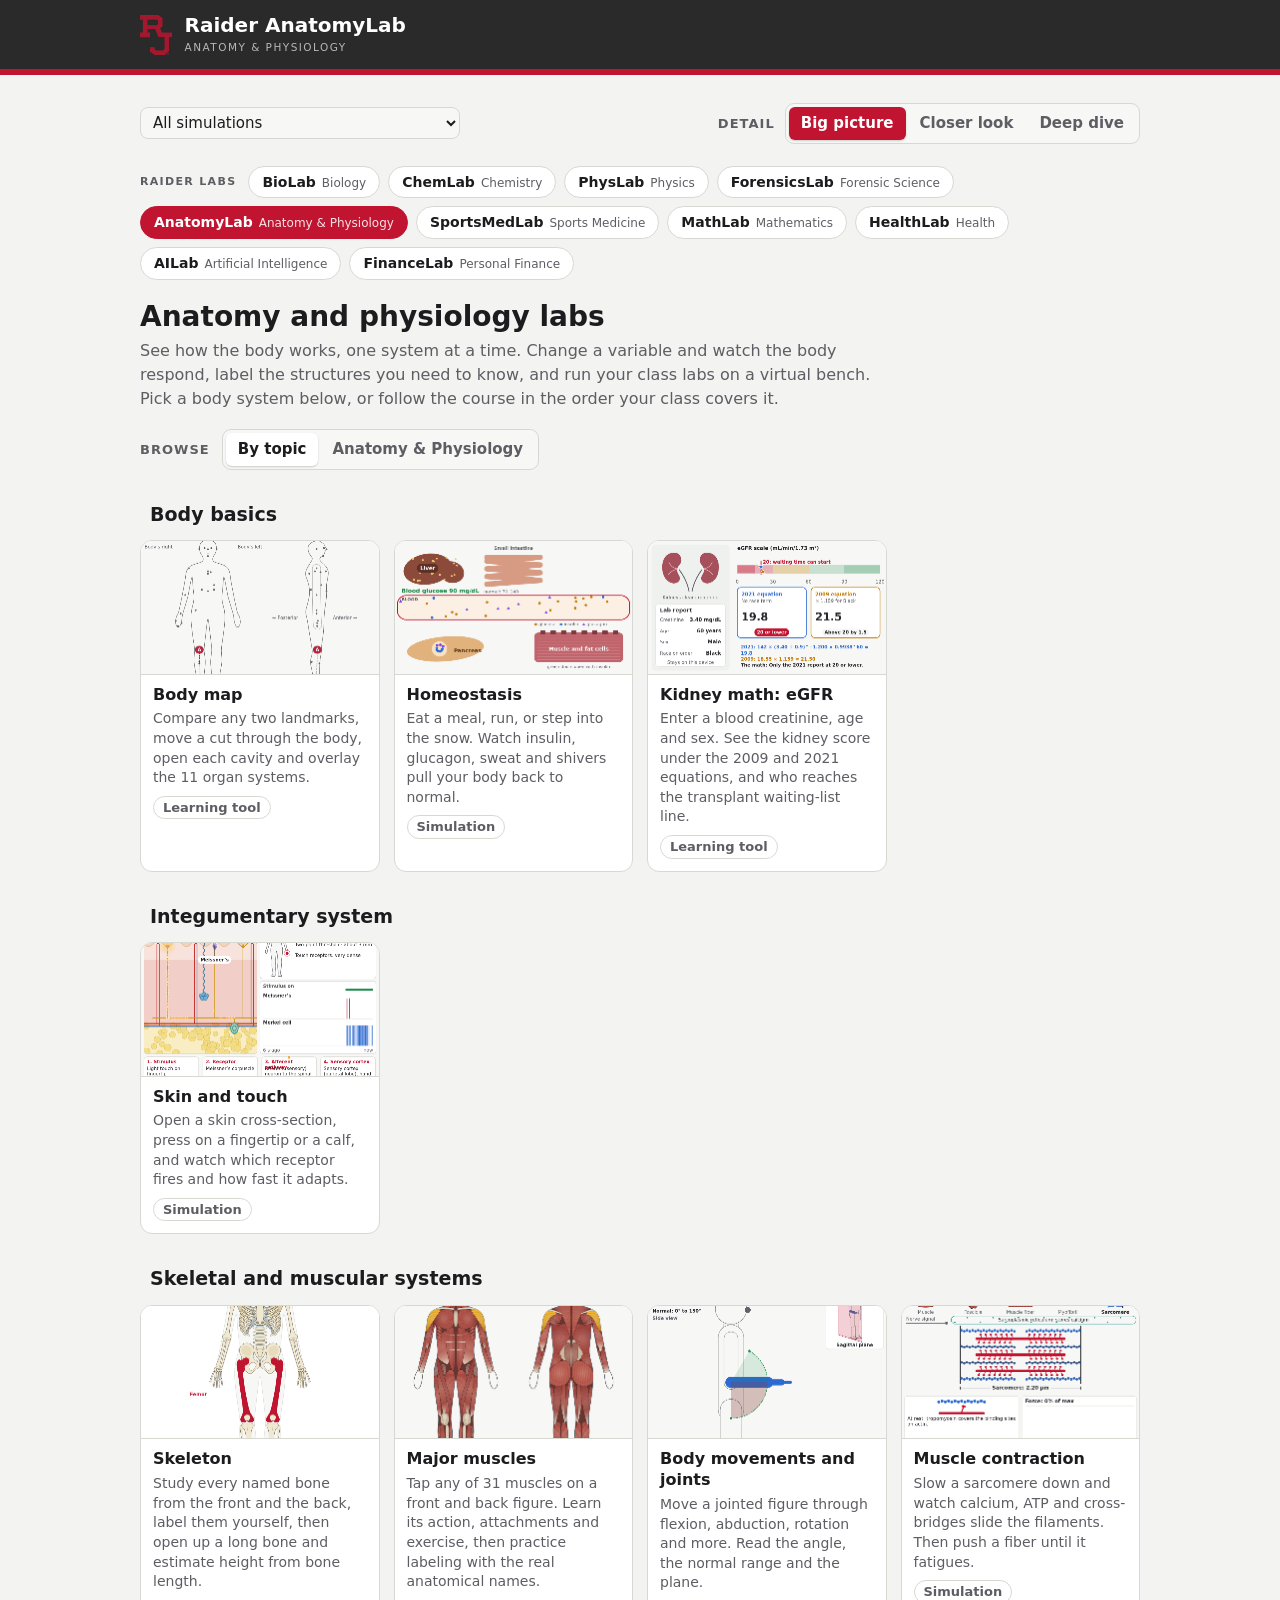
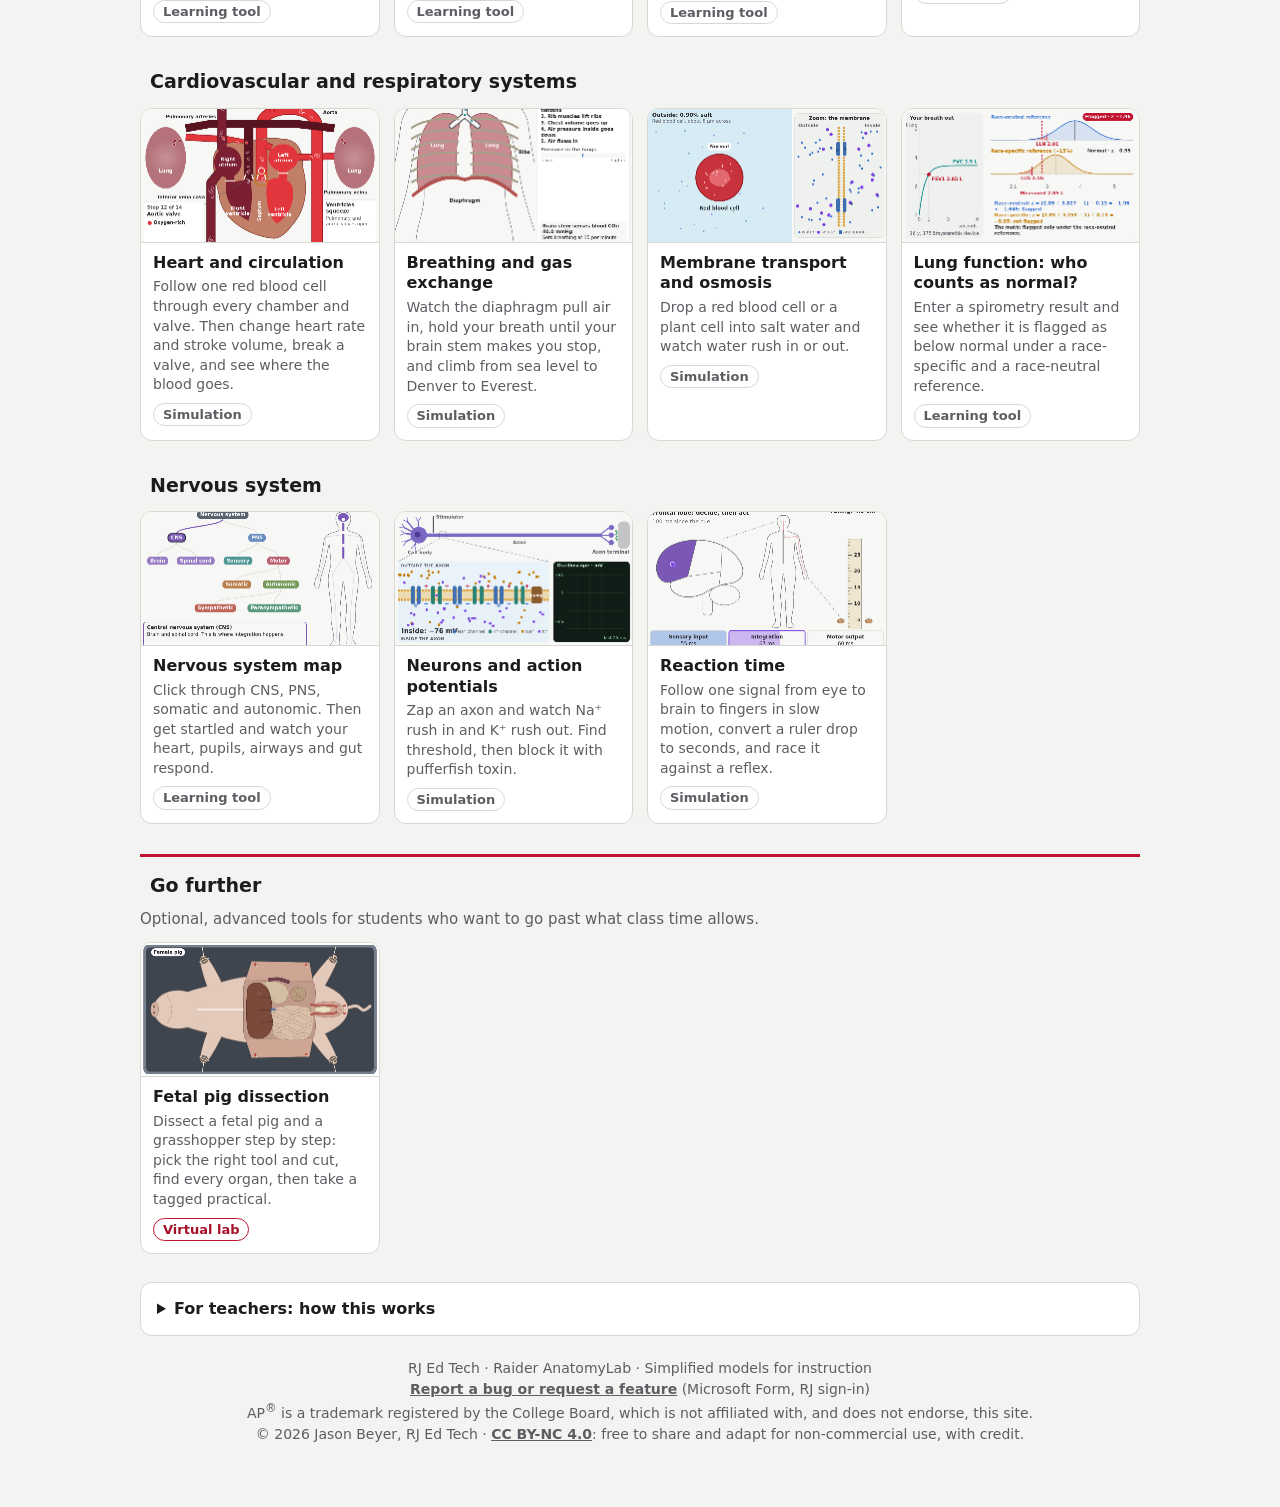
==== index.html @ 454311fe "Border card: From the Catholic tradition section - Engine renders the faith field (same as BioLab/Ph" ====
<!DOCTYPE html>
<html lang="en">
<head>
<meta charset="utf-8">
<meta name="viewport" content="width=device-width, initial-scale=1, viewport-fit=cover">
<title>Raider AnatomyLab</title>
<meta name="lab-name" content="Raider AnatomyLab">
<meta name="lab-key" content="rjanatomylab">
<meta name="description" content="Interactive anatomy and physiology simulations, virtual labs and learning tools for Regis Jesuit Anatomy &amp; Physiology.">
<meta name="claude:viewport-fit-sides" content="cover">
<link rel="icon" href="favicon.ico" sizes="any">
<link rel="icon" href="favicon.svg" type="image/svg+xml">
<link rel="apple-touch-icon" href="apple-touch-icon.png">
<link rel="stylesheet" href="biolab.css?v=202611200500">
</head>
<body>
<header class="rj-masthead">
  <div class="hl">
    <img class="rj-mark" src="[data-uri]" alt="RJ">
    <div>
      <h1>Raider AnatomyLab</h1>
      <p class="tagline">Anatomy &amp; Physiology</p>
    </div>
  </div>
</header>

<main class="wrap">
  <nav class="bar">
    <div class="nav-l"><a href="#home" class="back" id="back" hidden>← All simulations</a>
      <select id="jump" class="sel" aria-label="Go to a simulation"></select></div>
    <div class="lvl"><span class="lvl-l" id="lvl-l">Detail</span>
      <div class="seg" id="lvl" role="group" aria-labelledby="lvl-l">
        <button type="button" data-l="bio" title="The main idea, in everyday words">Big picture</button><button type="button" data-l="honors" title="The parts get their names, and you can change more things">Closer look</button><button type="button" data-l="ap" title="Everything, including the numbers and the math">Deep dive</button>
      </div>
    </div>
  </nav>

  <section id="home">
    <nav class="labs" aria-label="Raider Labs"><span class="labs-l">Raider Labs</span><a href="https://rjedtech.github.io/Raider-BioLab/">BioLab <small>Biology</small></a><a href="https://rjedtech.github.io/Raider-ChemLab/">ChemLab <small>Chemistry</small></a><a href="https://rjedtech.github.io/Raider-PhysLab/">PhysLab <small>Physics</small></a><a href="https://rjedtech.github.io/Raider-ForensicsLab/">ForensicsLab <small>Forensic Science</small></a><a href="https://rjedtech.github.io/Raider-AnatomyLab/" aria-current="page">AnatomyLab <small>Anatomy &amp; Physiology</small></a><a href="https://rjedtech.github.io/Raider-SportsMedLab/">SportsMedLab <small>Sports Medicine</small></a><a href="https://rjedtech.github.io/Raider-MathLab/">MathLab <small>Mathematics</small></a><a href="https://rjedtech.github.io/Raider-HealthLab/">HealthLab <small>Health</small></a><a href="https://rjedtech.github.io/Raider-AILab/">AILab <small>Artificial Intelligence</small></a><a href="https://rjedtech.github.io/Raider-FinanceLab/">FinanceLab <small>Personal Finance</small></a></nav>
    <div class="home-head">
      <h2>Anatomy and physiology labs</h2>
      <p class="lede">See how the body works, one system at a time. Change a variable and watch the body respond, label the structures you need to know, and run your class labs on a virtual bench. Pick a body system below, or follow the course in the order your class covers it.</p>
    </div>
    <div class="browse-row"><span class="lvl-l" id="browse-l">Browse</span><div class="seg" id="browse" role="group" aria-labelledby="browse-l"></div></div>
    <div id="units"></div>
  </section>

  <div id="sims"></div>

  <details class="notes" id="notes">
    <summary>For teachers: how this works</summary>
    <div class="cols">
      <div>
        <h4>Three levels of detail</h4>
        <p>The Detail switch keeps the same model running underneath. <b>Big picture</b> gives the main idea in everyday words. <b>Closer look</b> adds more structures and variables. <b>Deep dive</b> adds the numbers and the harder reasoning. Any student can choose any level, and names never change between levels.</p>
        <h4>Ways in</h4>
        <ul><li><b>Guided:</b> one step at a time.</li><li><b>Full lab:</b> every variable and an investigation.</li><li><b>Review:</b> quiz-style questions with worked solutions.</li></ul>
      </div>
      <div>
        <h4>Virtual labs: your handouts, on a virtual bench</h4>
        <p>Students read the instruments, record their own data, answer the questions and export a report to upload to Canvas.</p>
        <ul><li><a href="#skin">General cutaneous sensations (Touch Sense lab)</a></li><li><a href="#skeleton">Estimating height from bone length (Bone lab)</a></li><li><a href="#contraction">Muscle fatigue lab</a></li><li><a href="#reaction">Reaction time lab</a></li><li><a href="#dissection">Fetal pig dissection with a practice practical</a></li></ul>
        <h4>Put a tool in Canvas</h4>
        <p>Open any tool and use <b>Embed this tool in Canvas</b> at the bottom. Choose where it starts, copy the code and paste it into a Canvas page.</p>
        <h4>Privacy</h4>
        <p>Everything runs in the browser. There are no logins, and no student data leaves the device. An anonymous page counter (no cookies, no names) records which tools are opened and whether the visit came through a school device.</p>
      </div>
    </div>
  </details>
  <p class="foot">RJ Ed Tech · Raider AnatomyLab · Simplified models for instruction<br><a href="https://forms.cloud.microsoft/Pages/ResponsePage.aspx?id=4SwuQZc-CEClZjjFdYLisQzihhIB-7hPp9L3AOSeJONUOVJaVTVMOE9YMFNSVVM3TUNOOFVQR1pYTi4u&amp;rc59cb41123d3497584d2ca10cb9e1c54=%22Raider%20BioLab%22" target="_blank" rel="noopener">Report a bug or request a feature</a> (Microsoft Form, RJ sign-in)<br>AP<sup>®</sup> is a trademark registered by the College Board, which is not affiliated with, and does not endorse, this site.<br>© 2026 Jason Beyer, RJ Ed Tech · <a href="https://creativecommons.org/licenses/by-nc/4.0/" target="_blank" rel="license noopener">CC BY-NC 4.0</a>: free to share and adapt for non-commercial use, with credit.</p>
</main>

<script src="engine.js?v=202611200500"></script>
<script src="body-art.js?v=202611071730"></script>
<script src="sims/bodymap.js?v=202611071730"></script>
<script src="sims/homeostasis.js?v=202611180030"></script>
<script src="sims/skin.js?v=202611180030"></script>
<script src="sims/skeleton.js?v=202611180030"></script>
<script src="sims/muscles.js?v=202611180030"></script>
<script src="sims/movements.js?v=202611071730"></script>
<script src="sims/contraction.js?v=202611180030"></script>
<script src="sims/heart.js?v=202611180030"></script>
<script src="sims/breathing.js?v=202611180030"></script>
<script src="sims/transport.js?v=202611180030"></script>
<script src="sims/nsmap.js?v=202611071730"></script>
<script src="sims/neuron.js?v=202611180030"></script>
<script src="sims/reaction.js?v=202611180030"></script>
<script src="sims/dissection.js?v=202611180030"></script>
<script src="sims/egfr.js?v=202611180030"></script>
<script src="sims/spirometry.js?v=202611180030"></script>
<script src="learn-graph-kit.js?v=202611182200"></script>
<script src="courses.js?v=202611140100"></script>
<script src="practical.js?v=202611071730"></script>
<script src="review.js?v=202611180030"></script>
<script src="myths.js?v=202611172300"></script>
<script src="body/bodymap-content.js?v=202611180030"></script>
<script src="body/skin-content.js?v=202611180030"></script>
<script src="body/skeleton-content.js?v=202611182100"></script>
<script src="body/muscles-content.js?v=202611180030"></script>
<script src="body/movements-content.js?v=202611180030"></script>
<script src="body/contraction-content.js?v=202611180030"></script>
<script src="body/heart-content.js?v=202611180030"></script>
<script src="body/breathing-content.js?v=202611180030"></script>
<script src="body/nsmap-content.js?v=202611180030"></script>
<script src="body/reaction-content.js?v=202611180030"></script>
<script src="sitelinks.js?v=202611071730"></script>
<script src="learn-a.js?v=202611182200"></script>
<script src="learn-b.js?v=202611190000"></script>
<script src="borders.js?v=202611200500"></script>
<script>BioLab.start();</script>
<script src="student-help.js?v=202611191500"></script>
<!-- Anonymous page-view count (GoatCounter, rjedtech.goatcounter.com): no cookies, no personal data, no form contents.
     Each tool (#id) counts as its own page; anything after = or @ in the address is never sent.
     A visit through the school's Securly filter (?scrlybrkr in the address) adds ?sd = school device; nothing else about the visitor is sent. -->
<script>
window.goatcounter={no_onload:true};
(function(){var last=null,tries=0;
function route(){var h=(location.hash||'').slice(1).split(/[=@?&]/)[0].replace(/[^A-Za-z0-9_-]/g,'').slice(0,40);return location.pathname.replace(/index\.html$/,'')+(h?'#'+h:'')+(/scrlybrkr/.test(location.search)?'?sd':'');}
function go(){var p=route();if(p===last)return;var g=window.goatcounter;if(!g||typeof g.count!=='function'){if(tries++<40)setTimeout(go,250);return;}last=p;try{g.count({path:p});}catch(e){}}
window.addEventListener('hashchange',go);if(document.readyState==='complete')go();else window.addEventListener('load',go);})();
</script>
<script data-goatcounter="https://rjedtech.goatcounter.com/count" async src="//gc.zgo.at/count.js"></script>
</body>
</html>
---- biolab.css ----
/*RJMASTHEAD*/
/* RJ Ed Tech masthead (suite standard, matches Raider Observation Console):
   charcoal band + 6px Raider-red rule, full browser width; contents stay
   aligned with the page column. Same in light and dark. */
html{overflow-x:clip}
.rj-masthead{position:relative;isolation:isolate;display:flex;align-items:center;justify-content:space-between;gap:14px;flex-wrap:wrap;
  padding-top:14px!important;padding-bottom:14px!important;margin-top:0!important;margin-bottom:34px!important;
  border:0!important;background:none!important;color:#fff;color-scheme:dark}
.rj-masthead{box-sizing:border-box;width:100vw;max-width:none!important;margin-left:calc(50% - 50vw)!important;margin-right:calc(50% - 50vw)!important;
  padding-left:max(20px,calc((100vw - 1000px)/2))!important;padding-right:max(20px,calc((100vw - 1000px)/2))!important}
.rj-masthead::before{content:"";position:absolute;z-index:-1;top:-64px;bottom:-6px;left:calc(50% - 50vw);right:calc(50% - 50vw);
  background:#2a2a2a;border-bottom:6px solid #C11430}
.rj-masthead>.head-row{flex:1;align-items:center}
body:not(.fs) .rj-masthead .hl,body:not(.fs) .rj-masthead .header-left,body:not(.fs) .rj-masthead .title-lock{display:flex!important;flex-direction:row!important;flex-wrap:nowrap!important;align-items:center!important;gap:13px!important;min-width:0}
.rj-masthead .rj-mark{height:40px;width:auto;display:block;flex-shrink:0}
.rj-masthead .brand,.rj-masthead h1{color:#fff!important;-webkit-text-fill-color:#fff!important;background:none!important;
  font-size:20px!important;font-weight:700!important;line-height:1.15!important;letter-spacing:0!important;margin:0!important}
.rj-masthead .accent{color:inherit!important;-webkit-text-fill-color:inherit!important}
.rj-masthead .tagline,.rj-masthead .subtitle,.rj-masthead .rjm-sub{color:#b8b8b8!important;font-size:10.5px!important;font-weight:400!important;
  letter-spacing:.14em!important;text-transform:uppercase;margin:3px 0 0!important;line-height:1.45!important}
.rj-masthead .last-checked{color:#b8b8b8!important}
.rj-masthead a{color:#f2f2f2!important}
body:not(.fs) .rj-masthead button,body:not(.fs) .rj-masthead select{background:rgba(255,255,255,.08)!important;color:#f2f2f2!important;
  border:1px solid rgba(255,255,255,.22)!important}
body:not(.fs) .rj-masthead select option{background:#2a2a2a;color:#f2f2f2}
.rj-masthead .hdr-txt{flex:1;min-width:0}
.rj-masthead .hdr-txt .sub{color:#b8b8b8!important;font-size:10.5px!important;font-weight:400!important;letter-spacing:.14em!important;text-transform:uppercase;margin:3px 0 0!important;line-height:1.45!important}
.rj-masthead label{color:#d8d8d8!important}
.rj-masthead input{background:rgba(255,255,255,.08)!important;color:#f2f2f2!important;border:1px solid rgba(255,255,255,.22)!important}
.rj-masthead input::placeholder{color:#9a9a9a}
.rj-masthead .lang-globe{color:#f2f2f2}
body.fs .rj-masthead{color-scheme:normal;margin-bottom:0!important}
body.fs .rj-masthead::before{display:none}
@media(max-width:600px){.rj-masthead .brand,.rj-masthead h1{font-size:17px!important}.rj-masthead>label{flex-basis:100%}}
@media print{.rj-masthead::before{display:none}.rj-masthead,.rj-masthead .brand,.rj-masthead h1{color:#000!important;-webkit-text-fill-color:#000!important}}
/*/RJMASTHEAD*/

/* Layout: one 1000px lab-bench column — stage + control drawer, then
   instruments (readouts, graph, prediction), then the lab notebook (trials). */
:root{
  --bg:#f3f3f1; --card:#ffffff; --card2:#f7f7f5; --fg:#1c1c1f; --muted:#5d5d63; --line:#d8d8d3;
  --rj:#C11430; --rj-ink:#a8102a; --focus:#1f6feb; --good:#1b7339; --bad:#b3261e;
  --warn:#c27a00; --warn-ink:#6e4300; --warn-bg:#fff4dc;
  --font:"Segoe UI",system-ui,-apple-system,Roboto,"Helvetica Neue",Arial,sans-serif;
  /* drawing palette for the simulations */
  --cv-ims:#fcefe4; --cv-matrix:#e8f1f8; --cv-head:#dca23a; --cv-tail:#eadbb2; --cv-ink:#26262b; --cv-soft:#62626a;
  --cv-h:#d22d68; --cv-e:#f2b705; --cv-estroke:#7a5a00; --cv-atp:#1b7339; --cv-dnp:#7b3fe4;
  --cv-sol:#e9f3f9; --cv-enz:#3a8a55; --cv-enzd:#7c9a84; --cv-sub:#2d6bd2; --cv-prod:#df741a; --cv-inc:#d32f2f; --cv-inn:#7b3fe4;
  --cv-water:#d6ebf4; --cv-glass:#8aa6b4; --cv-leaf:#2b8237; --cv-leaf2:#58ad48; --cv-bubble:#ffffff; --cv-bstroke:#6f97ab;
  --cv-bench:#ddd2bf; --cv-lamp:#3a3e45; --cv-ruler:#efe6cf;
  --cv-bg:#f7f8f6; --cv-bg2:#eef1ee; --s1:#C11430; --s2:#2d6bd2; --s3:#1b8a4a; --s4:#c27a00; --s5:#7b3fe4; --s6:#0f8b8d;
  --g-line:#C11430; --g-fill:rgba(193,20,48,.10); --g-grid:#e7e7e2; --g-axis:#77777d; --g-dot:#2d6bd2;
}
@media (prefers-color-scheme: dark){:root:not([data-theme="light"]){
  --bg:#15161a; --card:#1d1f24; --card2:#24272d; --fg:#ececef; --muted:#a2a2aa; --line:#353840;
  --rj-ink:#ed516a; --focus:#6ea8ff; --good:#5cc27f; --bad:#f2827a;
  --warn:#f2b24c; --warn-ink:#f7cd86; --warn-bg:#33281a;
  --cv-ims:#2a221c; --cv-matrix:#17212a; --cv-head:#b78a35; --cv-tail:#4d4535; --cv-ink:#ececef; --cv-soft:#a2a2aa;
  --cv-h:#ff6b9a; --cv-e:#ffd23f; --cv-estroke:#3a2c00; --cv-atp:#62d08a; --cv-dnp:#a77dff;
  --cv-sol:#14212a; --cv-enz:#46a868; --cv-enzd:#5b6f61; --cv-sub:#5c9bff; --cv-prod:#ff9a45; --cv-inc:#ff5d5d; --cv-inn:#a77dff;
  --cv-water:#132d3a; --cv-glass:#6a8796; --cv-leaf:#3a9c46; --cv-leaf2:#73c562; --cv-bubble:#e6f6ff; --cv-bstroke:#9cc4d8;
  --cv-bench:#3a342b; --cv-lamp:#9ca2aa; --cv-ruler:#2e2a22;
  --cv-bg:#191b20; --cv-bg2:#20242a; --s1:#ed516a; --s2:#5c9bff; --s3:#5cc27f; --s4:#f2b24c; --s5:#a77dff; --s6:#4cc9c0;
  --g-line:#ed516a; --g-fill:rgba(237,81,106,.14); --g-grid:#2b2e35; --g-axis:#8f8f97; --g-dot:#5c9bff;
  color-scheme:dark}}
:root[data-theme="dark"]{
  --bg:#15161a; --card:#1d1f24; --card2:#24272d; --fg:#ececef; --muted:#a2a2aa; --line:#353840;
  --rj-ink:#ed516a; --focus:#6ea8ff; --good:#5cc27f; --bad:#f2827a;
  --warn:#f2b24c; --warn-ink:#f7cd86; --warn-bg:#33281a;
  --cv-ims:#2a221c; --cv-matrix:#17212a; --cv-head:#b78a35; --cv-tail:#4d4535; --cv-ink:#ececef; --cv-soft:#a2a2aa;
  --cv-h:#ff6b9a; --cv-e:#ffd23f; --cv-estroke:#3a2c00; --cv-atp:#62d08a; --cv-dnp:#a77dff;
  --cv-sol:#14212a; --cv-enz:#46a868; --cv-enzd:#5b6f61; --cv-sub:#5c9bff; --cv-prod:#ff9a45; --cv-inc:#ff5d5d; --cv-inn:#a77dff;
  --cv-water:#132d3a; --cv-glass:#6a8796; --cv-leaf:#3a9c46; --cv-leaf2:#73c562; --cv-bubble:#e6f6ff; --cv-bstroke:#9cc4d8;
  --cv-bench:#3a342b; --cv-lamp:#9ca2aa; --cv-ruler:#2e2a22;
  --cv-bg:#191b20; --cv-bg2:#20242a; --s1:#ed516a; --s2:#5c9bff; --s3:#5cc27f; --s4:#f2b24c; --s5:#a77dff; --s6:#4cc9c0;
  --g-line:#ed516a; --g-fill:rgba(237,81,106,.14); --g-grid:#2b2e35; --g-axis:#8f8f97; --g-dot:#5c9bff;
  color-scheme:dark}

*{box-sizing:border-box}
[hidden]{display:none!important}
html{color-scheme:light}
body{margin:0}
img{max-width:100%}
body{background:var(--bg);color:var(--fg);font:16px/1.5 var(--font);
  padding-left:max(16px,env(safe-area-inset-left,0px));padding-right:max(16px,env(safe-area-inset-right,0px));padding-block:0 48px}
.wrap{max-width:1000px;margin:0 auto}
h2,h3{text-wrap:balance}
button,select,input{font:inherit;color:inherit}
:focus-visible{outline:2px solid var(--focus);outline-offset:2px}

.bar{display:flex;flex-wrap:wrap;gap:12px 20px;justify-content:space-between;align-items:center;margin-bottom:22px}
.tabs{display:flex;flex-wrap:wrap;gap:4px}
.tab{border:1px solid transparent;background:none;color:var(--muted);font-weight:600;font-size:16px;padding:8px 14px;border-radius:8px;cursor:pointer}
.tab:hover{color:var(--fg);background:var(--card2)}
.tab[aria-selected="true"]{color:var(--fg);background:var(--card);border-color:var(--line);box-shadow:inset 0 -3px 0 var(--rj)}
.lvl{display:flex;align-items:center;gap:10px}
.lvl-l{font-size:13px;font-weight:600;letter-spacing:.08em;text-transform:uppercase;color:var(--muted)}
.seg{display:inline-flex;border:1px solid var(--line);border-radius:9px;background:var(--card2);padding:3px;gap:2px;flex-wrap:wrap}
.seg button{border:0;background:none;padding:5px 12px;border-radius:6px;font-size:15px;font-weight:600;color:var(--muted);cursor:pointer}
.seg button:hover{color:var(--fg)}
.seg button[aria-checked="true"],.seg button[aria-pressed="true"]{background:var(--card);color:var(--fg);box-shadow:0 1px 2px rgba(0,0,0,.18)}
.lvl .seg button[aria-pressed="true"]{background:var(--rj);color:#fff}

.sim-head h2{font-size:26px;line-height:1.2;margin:0 0 6px}
.lede{color:var(--muted);margin:0;max-width:72ch}
.lede-lv{display:block;margin-top:.45em;padding-left:.7em;border-left:3px solid var(--rj,#c8102e)}
.lede-lv b{color:var(--fg,inherit)}
.bench{display:grid;grid-template-columns:minmax(0,1fr) 290px;gap:16px;margin-top:18px;align-items:start}
.stage{background:var(--card);border:1px solid var(--line);border-radius:12px;overflow:hidden;min-width:0}
.stage canvas{display:block;width:100%;aspect-ratio:16/9;max-width:100%}
.transport{display:flex;flex-wrap:wrap;gap:8px;align-items:center;padding:10px 12px;border-top:1px solid var(--line)}
.clock{margin-left:auto;font-variant-numeric:tabular-nums;color:var(--muted);font-size:15px}
.btn{border:1px solid var(--line);background:var(--card2);padding:6px 12px;border-radius:8px;font-size:15px;font-weight:600;cursor:pointer;line-height:1.3}
.btn:hover{border-color:var(--muted)}
.btn.primary{background:var(--rj);border-color:var(--rj);color:#fff}
.btn.primary:hover{filter:brightness(1.08)}
.btn select{border:0;background:none}
select.sel{border:1px solid var(--line);background:var(--card2);border-radius:8px;padding:5px 8px;font-size:15px;max-width:100%}

.controls{background:var(--card);border:1px solid var(--line);border-radius:12px;padding:16px;display:flex;flex-direction:column;gap:16px}
.controls h3{margin:0;font-size:13px;letter-spacing:.1em;text-transform:uppercase;color:var(--muted)}
.ctl-top{display:flex;justify-content:space-between;gap:8px;align-items:baseline;margin-bottom:4px}
.ctl-top label,.ctl-top .lbl{font-weight:600;font-size:15px}
.ctl output{font-variant-numeric:tabular-nums;font-weight:600;font-size:15px;color:var(--rj-ink)}
.ctl input[type=range]{width:100%;accent-color:var(--rj);margin:0}
.ctl .help{font-size:14px;color:var(--muted);margin:2px 0 0}
.switch{display:flex;gap:12px;align-items:flex-start;cursor:pointer}
.switch input{position:absolute;opacity:0;width:1px;height:1px}
.track{flex:0 0 auto;width:40px;height:22px;border-radius:11px;background:var(--line);position:relative;transition:background .15s;margin-top:2px}
.track::after{content:"";position:absolute;top:3px;left:3px;width:16px;height:16px;border-radius:50%;background:#fff;box-shadow:0 1px 2px rgba(0,0,0,.3);transition:transform .15s}
.switch input:checked+.track{background:var(--rj)}
.switch input:checked+.track::after{transform:translateX(18px)}
.switch input:focus-visible+.track{outline:2px solid var(--focus);outline-offset:2px}
.tl{display:flex;flex-direction:column;line-height:1.3}
.tl b{font-size:15px}
.tl small{font-size:14px;color:var(--muted)}

.readouts{display:grid;grid-template-columns:repeat(auto-fit,minmax(138px,1fr));gap:10px;margin-top:16px}
.tile{background:var(--card);border:1px solid var(--line);border-radius:10px;padding:10px 12px;min-width:0}
.t-l{font-size:14px;color:var(--muted);line-height:1.3}
.t-v{font-size:24px;font-weight:700;font-variant-numeric:tabular-nums;line-height:1.25;margin-top:2px}
.t-v .u{font-size:14px;font-weight:400;color:var(--muted)}
.t-bar{height:5px;border-radius:3px;background:var(--card2);border:1px solid var(--line);margin-top:8px;overflow:hidden}
.t-bar i{display:block;height:100%;background:var(--rj);width:0}

.lower{display:grid;grid-template-columns:minmax(0,1.45fr) minmax(0,1fr);gap:16px;margin-top:16px;align-items:start}
.panel{background:var(--card);border:1px solid var(--line);border-radius:12px;padding:14px 16px;min-width:0}
.p-head{display:flex;flex-wrap:wrap;gap:8px 12px;align-items:center;justify-content:space-between;margin-bottom:10px}
.p-head h3{margin:0;font-size:13px;letter-spacing:.1em;text-transform:uppercase;color:var(--muted)}
.g-opts{display:flex;flex-wrap:wrap;gap:8px;align-items:center;font-size:14px;color:var(--muted)}
.graph canvas{display:block;width:100%;height:250px}

.predict .q{font-weight:600;font-size:17px;line-height:1.4;margin:0 0 12px}
.choices{display:flex;flex-direction:column;gap:8px}
.choice{text-align:left;border:1px solid var(--line);background:var(--card2);border-radius:8px;padding:9px 12px;cursor:pointer;font-size:15px;line-height:1.35}
.choice:hover{border-color:var(--rj)}
.status{font-size:15px;color:var(--muted);margin:10px 0 0}
.prog{height:6px;border-radius:3px;background:var(--card2);border:1px solid var(--line);overflow:hidden;margin-top:8px}
.prog i{display:block;height:100%;background:var(--rj);width:0}
.verdict{font-weight:700;margin:0 0 6px}
.verdict.ok{color:var(--good)}.verdict.no{color:var(--bad)}
.explain{font-size:15px;margin:0 0 12px}
.pick{font-size:15px;margin:0 0 8px}
.row{display:flex;flex-wrap:wrap;gap:8px}
.count{font-size:13px;letter-spacing:.08em;text-transform:uppercase;color:var(--muted);font-weight:600}

.trials{margin-top:16px}
.tbl-wrap{overflow-x:auto;border:1px solid var(--line);border-radius:8px}
table{border-collapse:collapse;width:100%;font-size:14px;font-variant-numeric:tabular-nums}
th,td{padding:7px 10px;text-align:right;white-space:nowrap;border-bottom:1px solid var(--line)}
th{background:var(--card2);font-weight:600;color:var(--muted);font-size:13px}
th:first-child,td:first-child{text-align:left}
tr:last-child td{border-bottom:0}
.empty{color:var(--muted);font-size:15px;padding:14px;margin:0}
.csv-fallback{width:100%;min-height:90px;margin-top:10px;font:13px/1.4 ui-monospace,Consolas,monospace;background:var(--card2);color:var(--fg);border:1px solid var(--line);border-radius:8px;padding:8px}
.toast{font-size:14px;color:var(--good);font-weight:600}

.notes{margin-top:28px;background:var(--card);border:1px solid var(--line);border-radius:12px;padding:4px 16px}
.notes summary{cursor:pointer;font-weight:700;padding:10px 0}
.notes .cols{display:grid;grid-template-columns:repeat(auto-fit,minmax(260px,1fr));gap:8px 28px;padding-bottom:14px}
.notes h4{margin:10px 0 4px;font-size:15px}
.notes p,.notes li{font-size:15px;max-width:68ch}
.notes ul{padding-left:20px;margin:4px 0}
.foot{margin-top:22px;font-size:14px;color:var(--muted);text-align:center}

@media (max-width:820px){.bench,.lower{grid-template-columns:minmax(0,1fr)}}
@media (max-width:520px){.sim-head h2{font-size:22px}.t-v{font-size:21px}}
@media (prefers-reduced-motion: reduce){.track,.track::after{transition:none}}

/* ---- suite additions ---- */
.nav-l{display:flex;flex-wrap:wrap;gap:10px;align-items:center;min-width:0}
.back{font-weight:600;color:var(--rj-ink);text-decoration:none;padding:6px 2px}
.back:hover{text-decoration:underline}
#jump{max-width:min(320px,100%)}
.home-head h2{font-size:28px;line-height:1.2;margin:0 0 6px}
.unit{margin-top:30px}
.unit-h{font-size:19px;margin:0 0 12px;display:flex;gap:10px;align-items:baseline;flex-wrap:wrap}
.unit-n{font-size:13px;font-weight:700;letter-spacing:.1em;text-transform:uppercase;color:var(--rj-ink)}
.cards{display:grid;grid-template-columns:repeat(auto-fill,minmax(228px,1fr));gap:14px}
.card{display:flex;flex-direction:column;background:var(--card);border:1px solid var(--line);border-radius:12px;overflow:hidden;color:var(--fg);text-decoration:none;transition:border-color .15s,transform .15s}
.card:hover{border-color:var(--rj);transform:translateY(-2px)}
.card:focus-visible{outline:2px solid var(--focus);outline-offset:2px}
.thumb{display:block;width:100%;aspect-ratio:16/9;background:var(--card2);border-bottom:1px solid var(--line)}
.card-b{display:flex;flex-direction:column;gap:4px;padding:10px 12px 12px}
.card-t{font-weight:700;font-size:16px;line-height:1.3}
.card-d{font-size:14px;color:var(--muted);line-height:1.4}
.kind{align-self:flex-start;margin-top:4px;font-size:13px;font-weight:600;color:var(--muted);border:1px solid var(--line);border-radius:999px;padding:1px 9px}
.eyebrow{margin:0 0 4px;font-size:13px;font-weight:700;letter-spacing:.1em;text-transform:uppercase;color:var(--rj-ink)}
.scale{margin:0;padding:7px 12px;font-size:14px;color:var(--muted);border-bottom:1px solid var(--line);background:var(--card2)}
.cap{margin:0;padding:9px 12px;font-size:15px;line-height:1.45;border-top:1px solid var(--line);background:var(--card2);min-height:2.4em}
.tourbar{padding:12px 14px;border-top:3px solid var(--rj);background:var(--card2)}
.tb-h{display:flex;gap:10px;align-items:baseline;flex-wrap:wrap}
.tb-n{font-size:13px;font-weight:700;letter-spacing:.08em;text-transform:uppercase;color:var(--rj-ink)}
.tb-t{font-size:17px}
.tb-x{margin:6px 0 10px;font-size:15px;max-width:70ch}
.btn:disabled{opacity:.45;cursor:default}
.tour-btn{border-color:var(--rj);color:var(--rj-ink)}
.actions{display:flex;flex-wrap:wrap;gap:8px}
select.sel.wide{width:100%}
.tile.txt .t-v{font-size:17px;line-height:1.35;word-break:break-word}
.lower.one{grid-template-columns:minmax(0,1fr)}
.info h3{margin:0 0 6px;font-size:18px}
.info p{margin:0 0 8px;font-size:15px}
.lab{border:1px solid var(--line);border-left:4px solid var(--rj);border-radius:8px;padding:10px 14px;margin-bottom:14px;background:var(--card2);font-size:15px}
.lab p{margin:0 0 6px}.lab ul,.lab ol{margin:4px 0 4px;padding-left:20px}
.lab-h{font-size:13px!important;font-weight:700;letter-spacing:.08em;text-transform:uppercase;color:var(--rj-ink)}
.about{margin-top:14px;background:var(--card);border:1px solid var(--line);border-radius:12px;padding:2px 16px}
.about summary{cursor:pointer;font-weight:700;padding:10px 0}
.about-b{padding-bottom:12px;font-size:15px;max-width:75ch}
.about-b p{margin:0 0 8px}
dl.about-b{display:grid;grid-template-columns:repeat(auto-fill,minmax(240px,1fr));gap:10px 24px;margin:0}
dl.about-b dt{font-weight:700}dl.about-b dd{margin:2px 0 0;color:var(--muted)}

/* ---- course pathways, go further ---- */
.browse-row{display:flex;flex-wrap:wrap;gap:8px 12px;align-items:center;margin-top:18px}
.course-lede{margin-top:14px}
.unit-note{margin:-4px 0 12px;color:var(--muted);font-size:15px;max-width:72ch}
.unit.further{border-top:3px solid var(--rj);padding-top:14px}
.card.adv .kind{border-color:var(--rj);color:var(--rj-ink)}
.related{margin-top:14px;background:var(--card);border:1px solid var(--line);border-radius:12px;padding:10px 16px}
.rel-row{display:flex;flex-wrap:wrap;gap:8px;align-items:center;margin:6px 0}
.rel-l{font-size:13px;font-weight:700;letter-spacing:.08em;text-transform:uppercase;color:var(--muted);margin-right:4px}
.chip{display:inline-block;padding:4px 12px;border:1px solid var(--line);border-radius:999px;background:var(--card2);color:var(--fg);text-decoration:none;font-size:15px;font-weight:600}
.chip:hover{border-color:var(--rj)}
.chip.adv{border-color:var(--rj);color:var(--rj-ink)}

/* link card to a sister site */
.ext-thumb{display:flex;align-items:center;justify-content:center;background:linear-gradient(135deg,#2a2a2a,#3a1018);color:#fff;font-weight:700;font-size:20px;letter-spacing:.02em;text-align:center;padding:0 12px}

/* Raider Labs switcher on the home page */
.labs{display:flex;flex-wrap:wrap;align-items:center;gap:8px;margin:0 0 20px}
.labs-l{font-size:11px;font-weight:700;letter-spacing:.12em;text-transform:uppercase;color:var(--muted);margin-right:4px}
.labs a{display:inline-flex;align-items:baseline;gap:6px;padding:6px 13px;border:1px solid var(--line);border-radius:999px;background:var(--card);color:var(--fg);text-decoration:none;font-weight:700;font-size:14px;line-height:1.3}
.labs a small{font-weight:400;color:var(--muted);font-size:12px}
.labs a:hover{border-color:var(--rj)}
.labs a:focus-visible{outline:2px solid var(--focus);outline-offset:2px}
.labs a[aria-current=page]{background:var(--rj);border-color:var(--rj);color:#fff}
.labs a[aria-current=page] small{color:rgba(255,255,255,.88)}
@media(max-width:520px){.labs a small{display:none}}

/* View modes: Guided (default), Challenge, Full lab */
.modebar{display:inline-flex;flex-wrap:wrap;gap:4px;padding:4px;margin-top:12px;border:1px solid var(--line);border-radius:10px;background:var(--card)}
.modebar[hidden]{display:none}
.modebar button{border:0;background:none;padding:7px 16px;border-radius:7px;font:600 14px var(--font);color:var(--muted);cursor:pointer}
.modebar button:hover{color:var(--fg)}
.modebar button[aria-pressed=true]{background:var(--rj);color:#fff}
.modebar button:focus-visible{outline:2px solid var(--focus);outline-offset:2px}
.sim.m-guided .trials,.sim.m-guided details.about,.sim.m-guided [data-act=tour],.sim.m-guided .controls,
.sim.m-game .lower,.sim.m-game .trials,.sim.m-game details.about,.sim.m-game [data-act=tour],.sim.m-game .related{display:none}
.sim.m-guided .bench{grid-template-columns:minmax(0,1fr)}
.sim.m-guided:not(.g-try) .readouts,.sim.m-guided:not(.g-try) .lower,.sim.m-guided:not(.g-done) .related{display:none}
.sim.m-guided .lower .info{display:none}
.sim.m-guided .lower{grid-template-columns:repeat(auto-fit,minmax(min(100%,300px),1fr))}
.sim.m-guided.g-try .lower .predict{border:2px solid var(--rj);order:-1}
.sim.m-guided .tourbar{padding:16px 18px}
.sim.m-guided .tourbar .tb-x{font-size:16px;line-height:1.5}
.donecard,.gamecard{padding:14px 18px;border-top:3px solid var(--rj);background:var(--card2)}
.donecard[hidden],.gamecard[hidden]{display:none}
.dc-h{margin:0 0 4px;font-weight:700;font-size:17px}
.dc-x,.gm-x,.gm-intro{margin:6px 0 10px;font-size:16px;line-height:1.5}
.gm-intro{color:var(--muted)}
.gm-top{display:flex;flex-wrap:wrap;gap:8px 16px;align-items:baseline;justify-content:space-between}
.gm-t{font-size:17px}
.gm-stats{display:flex;flex-wrap:wrap;gap:6px 14px;font-size:14px;color:var(--muted)}
.gm-stats b{color:var(--fg)}
.gm-msg{margin:4px 0 10px;font-weight:700;font-size:16px}
.gm-msg.ok{color:var(--good)}
.gm-msg.no{color:var(--bad)}
.badges{margin:0 0 10px}
.badges span{display:inline-block;margin:0 6px 6px 0;padding:3px 11px;border-radius:999px;background:var(--rj);color:#fff;font-size:13px;font-weight:700}
.sim.m-guided .stage canvas,.sim.m-game .stage canvas{display:block;width:100%;max-width:calc(min(58vh,560px) * var(--asp,1.78));margin:0 auto}
/* guided side-by-side: on wide screens the step card sits beside the simulation */
@media (min-width:900px){
  .sim.m-guided .stage,.sim.m-game .stage{display:grid;grid-template-columns:minmax(0,1fr) 330px;align-items:stretch}
  .sim.m-guided .stage>*,.sim.m-game .stage>*{grid-column:1/-1}
  .sim.m-guided .stage>canvas,.sim.m-game .stage>canvas{grid-column:1;grid-row:2}
  .sim.m-guided .stage>.tourbar,.sim.m-guided .stage>.donecard,.sim.m-game .stage>.gamecard{grid-column:2;grid-row:2;border-top:0;border-left:3px solid var(--rj);overflow:auto}
  .sim.m-guided .stage>.cap,.sim.m-game .stage>.cap{grid-row:3}
  .sim.m-guided .stage>.transport,.sim.m-game .stage>.transport{grid-row:4}
}
.gm-hint{display:block;margin-top:6px;font-size:14px;color:var(--muted)}
/* in a game the controls move into the stage, under the problem */
.sim.m-game .bench{grid-template-columns:minmax(0,1fr)}
.controls.in-game{border:0;border-top:1px solid var(--line);border-radius:0;background:var(--card2);padding:10px 18px}
.controls.in-game h3{display:none}
@media (min-width:900px){.sim.m-game .stage>.gamecard{grid-row:2}.sim.m-game .stage>.controls.in-game{grid-column:2;grid-row:3;border-top:0;border-left:3px solid var(--rj)}.sim.m-game .stage>canvas{grid-row:2/4}.sim.m-game .stage>.cap{grid-row:4}.sim.m-game .stage>.transport{grid-row:5}}
.gamebtns{padding:4px 18px 14px;background:var(--card2)}
.gamebtns[hidden]{display:none}
@media (min-width:900px){.sim.m-game .stage>.gamebtns{grid-column:2;grid-row:4;border-left:3px solid var(--rj)}.sim.m-game .stage>canvas{grid-row:2/5}.sim.m-game .stage>.cap{grid-row:5}.sim.m-game .stage>.transport{grid-row:6}}
.sim.m-game .transport{display:none}
/* Embedded in Canvas (?embed=1): just the tool */
html.embed .rj-masthead,html.embed #back,html.embed #jump,html.embed .notes,html.embed .foot,html.embed .labs,html.embed .embed-box{display:none!important}
html.embed body{background:var(--bg)}
html.embed .wrap{padding-top:10px}
/* the embed panel */
.emb-opts{display:flex;flex-wrap:wrap;gap:10px 18px;margin:8px 0 12px}
.emb-opts label{display:flex;flex-direction:column;gap:4px;font-size:13px;font-weight:600;color:var(--muted)}
.emb-l{display:block;font-size:13px;font-weight:600;color:var(--muted);margin-bottom:4px}
.emb-code{width:100%;box-sizing:border-box;font:13px/1.4 ui-monospace,Consolas,monospace;padding:8px;border:1px solid var(--line);border-radius:8px;background:var(--card2);color:var(--fg);resize:vertical}
.emb-steps{margin:12px 0 6px;padding-left:22px;line-height:1.6}
.sim.m-guided details.embed-box,.sim.m-game details.embed-box{display:block}
.sim.m-game .stage>.cap{display:none}
a.btn{text-decoration:none;display:inline-flex;align-items:center}
.card.lesson .ext-thumb{background:linear-gradient(135deg,#0f3d3e,#1b5e5f);font-family:Georgia,"Times New Roman",serif;font-weight:400;font-size:19px;font-style:italic}
.emb-steps li{margin-bottom:12px}.emb-steps img{display:block;width:100%;max-width:520px;height:auto;margin:8px 0 4px;border:1px solid var(--line);border-radius:8px}
/* Practical layer */
.real-uses{margin:10px 0 4px;padding:8px 14px;border-left:3px solid var(--rj);background:var(--card2);border-radius:0 8px 8px 0;max-width:72ch}
.real-uses[hidden]{display:none}
.real-uses .ru-h{margin:0 0 4px;font-weight:700;font-size:.85rem;letter-spacing:.04em;text-transform:uppercase;color:var(--muted)}
.real-uses ul{margin:0;padding-left:1.1em}.real-uses li{margin:2px 0}
.sim.m-guided .real-uses,.sim.m-game .real-uses{display:none}
.donecard .dc-take{margin:6px 0 10px;padding:8px 12px;background:var(--card);border-radius:8px;border:1px solid var(--line)}
.real-uses .ru-q{margin:0 0 8px;font-weight:600}
.real-uses .ru-q{margin:0 0 8px;font-weight:600}
.donecard .dc-ans{margin:6px 0}
.real-uses .ru-q{margin:0}
.real-uses .ru-d{margin-top:4px}.real-uses .ru-d summary{cursor:pointer;font-weight:700;font-size:.85rem;letter-spacing:.04em;text-transform:uppercase;color:var(--muted)}
.real-uses .ru-d ul{margin-top:4px}
@media (min-width:900px){.sim.m-guided .stage>canvas,.sim.m-game .stage>canvas{align-self:start}}

/* Virtual lab mode: the teacher's handout on the bench (procedure beside the stage, lab notebook below) */
.sim.m-vlab .lower,.sim.m-vlab .trials,.sim.m-vlab .readouts,.sim.m-vlab details.about:not(.embed-box):not(.terms),.sim.m-vlab [data-act=tour],
.sim.m-vlab .related,.sim.m-vlab .real-uses,.sim.m-vlab .clock,.sim.m-vlab .stage>.scale,.sim.m-vlab .tourbar{display:none!important}
.sim.m-vlab .bench{grid-template-columns:minmax(0,1fr)}
.sim.m-vlab .stage{background:var(--cv-bg)}
.sim.m-vlab.vl-picking .bench{display:none}
.vstep{padding:14px 16px;border-top:3px solid var(--rj);background:var(--card2)}
.vstep[hidden]{display:none}
.vs-x{font-size:15px;line-height:1.5;margin:6px 0 10px}.vs-x p{margin:0 0 6px}.vs-x ul,.vs-x ol{margin:4px 0 6px;padding-left:20px}
.vs-hint{margin:0 0 10px;font-size:14px;color:var(--warn-ink);background:var(--warn-bg);border-left:3px solid var(--warn);padding:5px 10px;border-radius:0 6px 6px 0}
.controls.in-vlab{border:0;border-top:1px solid var(--line);border-radius:0;background:var(--card2);padding:10px 16px 14px;gap:12px}
.controls.in-vlab h3{display:none}
@media (min-width:900px){
  .sim.m-vlab:not(.vl-picking) .stage{display:grid;grid-template-columns:minmax(0,1fr) 320px;align-items:stretch}
  .sim.m-vlab .stage>*{grid-column:1/-1}
  .sim.m-vlab .stage>canvas{grid-column:1;grid-row:2/4;align-self:start;position:sticky;top:8px}
  .sim.m-vlab .stage>.vstep{grid-column:2;grid-row:2;border-top:0;border-left:3px solid var(--rj);overflow:auto}
  .sim.m-vlab .stage>.controls.in-vlab{grid-column:2;grid-row:3;border-left:3px solid var(--rj)}
  .sim.m-vlab .stage>.cap{grid-row:4}
  .sim.m-vlab .stage>.transport{grid-row:5}
}
.vlab-nb{margin-top:16px;background:var(--card);border:1px solid var(--line);border-top:4px solid var(--rj);border-radius:12px;padding:4px 20px 18px}
.vlab-nb[hidden]{display:none}
.vl-head{padding:14px 0 12px;border-bottom:1px solid var(--line)}
.vl-title{font-size:21px;line-height:1.25;margin:2px 0 4px}
.vl-src,.vl-lede{margin:0 0 12px;color:var(--muted);font-size:14px;max-width:75ch}.vl-src a{color:var(--rj-ink)}
.vl-who{display:grid;grid-template-columns:minmax(0,2fr) minmax(0,1fr) minmax(0,1fr);gap:10px 14px}
.vl-tools{margin-top:12px;align-items:center}
.vl-saved{font-size:13px;color:var(--muted)}
.vl-confirm{display:inline-flex;flex-wrap:wrap;gap:8px;align-items:center;font-size:15px;font-weight:600;color:var(--bad)}
.vl-sec{padding:16px 0 10px;border-bottom:1px solid var(--line);min-width:0}.vl-sec:last-child{border-bottom:0}
.vl-h{margin:0 0 8px;font-size:13px;letter-spacing:.1em;text-transform:uppercase;color:var(--rj-ink)}
.vl-txt{max-width:75ch}.vl-txt p{margin:0 0 8px}
.vl-f{display:flex;flex-direction:column;gap:4px;min-width:0}
.vl-l{font-size:14px;font-weight:600}.vl-l small{font-weight:400;color:var(--muted);margin-left:4px}
.vl-in{font:inherit;font-size:15px;color:var(--fg);background:var(--card2);border:1px solid var(--line);border-radius:8px;padding:7px 10px;width:100%;min-width:0}
.vl-in:focus{outline:2px solid var(--focus);outline-offset:1px;border-color:var(--focus)}
.vl-ta{resize:vertical;line-height:1.45;min-height:3.6em}
.vl-in.vl-warn{border-color:var(--warn);box-shadow:inset 0 0 0 1px var(--warn)}
.vl-note{margin:4px 0 0;font-size:14px;color:var(--warn-ink);background:var(--warn-bg);border-left:3px solid var(--warn);padding:5px 10px;border-radius:0 6px 6px 0}
.vl-note[hidden],.vl-notes[hidden]{display:none}
.vl-notes{list-style:none;margin:8px 0 0;padding:6px 10px;font-size:14px;color:var(--warn-ink);background:var(--warn-bg);border-left:3px solid var(--warn);border-radius:0 6px 6px 0}
.vl-notes li{margin:2px 0}
.vl-prompt{margin:0 0 8px;color:var(--muted)}.vl-prompt p{margin:0}
.vl-help{font-size:14px;color:var(--muted);margin:0 0 8px}
.vl-mat{margin:0;padding-left:22px}.vl-mat li{margin:2px 0}
.vl-proc{margin:0;padding-left:26px}.vl-proc li{padding:5px 10px;border-radius:6px;margin:2px 0;color:var(--muted)}
.vl-proc li p{margin:0 0 4px}.vl-proc li.reach{cursor:pointer;color:var(--fg)}.vl-proc li.reach:hover{background:var(--card2)}
.vl-proc li.cur{background:var(--card2);box-shadow:inset 3px 0 0 var(--rj);color:var(--fg)}
.vl-proc li:focus-visible{outline:2px solid var(--focus);outline-offset:1px}
.vl-tb{margin:0 0 16px}.vl-cap{margin:0 0 6px;font-weight:700;font-size:15px}
.vl-tb .tbl-wrap{display:inline-block;max-width:100%;vertical-align:top}
.tbl-wrap .vl-table{width:auto;min-width:min(100%,360px)}
.vl-table th,.vl-table td{padding:5px 10px;vertical-align:middle;text-align:left}
.vl-table tbody th{font-weight:600;color:var(--fg);background:var(--card2);font-size:14px;white-space:normal;min-width:5.5em;max-width:16em}
.vl-table thead th{white-space:normal;min-width:6em}
.vl-cell.vl-num{width:7.5em;text-align:right;font-variant-numeric:tabular-nums}
.vl-cell.vl-wide{min-width:15em}
select.vl-in{width:auto;max-width:100%}
.vl-obs{display:grid;grid-template-columns:repeat(auto-fit,minmax(min(100%,270px),1fr));gap:12px 16px}
.vl-graph canvas{display:block;width:100%;height:330px;background:var(--card);border:1px solid var(--line);border-radius:8px}
.vl-graph .vl-help{margin-top:6px}
.vl-calc{display:grid;gap:14px}
.vl-cin{display:flex;align-items:center;gap:8px}.vl-cin .vl-in{max-width:10em}.vl-u{color:var(--muted);font-size:15px}
.vl-q{margin:0 0 16px}
.vl-qh{display:flex;gap:10px;align-items:flex-start;margin-bottom:6px}
.vl-qn{flex:0 0 auto;min-width:1.9em;height:1.9em;padding:0 7px;border-radius:999px;background:var(--rj);color:#fff;font-weight:700;font-size:13px;display:inline-flex;align-items:center;justify-content:center;white-space:nowrap}
.vl-qt{min-width:0;padding-top:2px}.vl-qt p{margin:0 0 4px}
.vl-cer{display:grid;gap:12px}
.vl-qf{display:grid;grid-template-columns:repeat(auto-fit,minmax(min(100%,200px),1fr));gap:10px 14px}
.vl-exp{align-items:center}
.vl-fallback textarea{margin-top:6px;font:13px/1.4 ui-monospace,Consolas,monospace}
.vl-cards{display:grid;grid-template-columns:repeat(auto-fill,minmax(min(100%,280px),1fr));gap:12px;margin:4px 0 8px}
.vl-card{display:flex;flex-direction:column;gap:4px;text-align:left;padding:14px 16px;border:1px solid var(--line);border-radius:12px;background:var(--card2);cursor:pointer;font:inherit;color:var(--fg)}
.vl-card:hover{border-color:var(--rj)}.vl-ct{font-weight:700;font-size:16px;line-height:1.3}.vl-cm{font-size:14px;color:var(--muted)}
.vl-pick{padding:14px 0 6px}
.vl-overlay{position:fixed;inset:0;z-index:1000;background:rgba(10,10,14,.6);display:flex;flex-direction:column;padding:12px;gap:8px}
.vl-ov-bar{display:flex;flex-wrap:wrap;gap:8px 14px;align-items:center;justify-content:space-between;background:var(--card);color:var(--fg);border-radius:10px;padding:8px 12px}
.vl-ov-frame{flex:1;width:100%;border:0;border-radius:10px;background:#fff}
.vl-ov-help{margin:0;color:#fff;font-size:14px}
@media (max-width:620px){.vlab-nb{padding:2px 14px 14px}.vl-who{grid-template-columns:minmax(0,1fr) minmax(0,1fr)}.vl-who .vl-f:first-child{grid-column:1/-1}.vl-graph canvas{height:270px}}

/* an action row with no visible buttons takes no space */
.actions:not(:has(>button:not([hidden]))){display:none}

/* Bug report / feature request link under each tool */
.fb-line{margin:16px 0 0;font-size:14px;color:var(--muted);text-align:center;line-height:1.5}
.fb-line a,.foot a{color:inherit;text-decoration:underline;font-weight:600}
.fb-hint{display:block;font-size:13px}

/* Review mode, AP exam links, unit paths */
.review,.rv-note{display:none}
.sim.m-review .review{display:block;margin-bottom:14px}
.sim.m-review:not(.rv-see) .bench,.sim.m-review:not(.rv-see) .readouts{display:none}
.u-back,.u-opt,.ap-list a,.pb-back,.u-lessons a{color:var(--rj-ink)}
.sim.m-review.rv-see .rv-note{display:flex;flex-wrap:wrap;gap:10px;align-items:center;justify-content:space-between;margin:0 0 10px;padding:10px 14px;background:var(--card2);border-left:3px solid var(--rj);border-radius:0 8px 8px 0}
.rv-note p{margin:0;flex:1 1 280px;font-size:15px}
.sim.m-review.rv-see .review{display:none}
.sim.m-review:not(.rv-see) .lower,.sim.m-review .lower .predict,.sim.m-review .trials,.sim.m-review details.about:not(.embed-box),.sim.m-review [data-act=tour],.sim.m-review .related,.sim.m-review .real-uses{display:none}
.sim.m-review .review details.about{display:block}
.rv-head{display:flex;flex-wrap:wrap;gap:8px 16px;align-items:center;justify-content:space-between;margin-bottom:12px}
.rv-head h3{margin:0;font-size:18px}
.rv-dots{display:flex;flex-wrap:wrap;gap:4px}
.rv-dot{width:30px;height:30px;border-radius:50%;border:1px solid var(--line);background:var(--card2);color:var(--muted);font:600 13px var(--font);cursor:pointer;padding:0}
.rv-dot.cur{border:2px solid var(--rj);color:var(--fg)}
.rv-dot.ok{color:var(--good);border-color:var(--good)}.rv-dot.no{color:var(--bad);border-color:var(--bad)}
.rv-dot:focus-visible,.u-step:focus-visible{outline:2px solid var(--focus);outline-offset:2px}
.rv-kind{display:inline-block;margin:0 0 8px;padding:2px 10px;border-radius:999px;font-size:13px;font-weight:700;background:var(--card2);border:1px solid var(--line);color:var(--muted)}
.rv-kind.real{color:var(--good);border-color:var(--good)}.rv-kind.test,.rv-kind.ap{color:var(--rj-ink);border-color:var(--rj-ink)}
.rv-q{font-size:17px;line-height:1.45;margin:0 0 12px;max-width:75ch}.rv-q p{margin:0 0 8px}
.choice.right{border:2px solid var(--good)}.choice.wrong{border:2px solid var(--bad)}.choice:disabled{cursor:default;color:var(--fg)}.choice:disabled:hover{border-color:var(--line)}.choice.right:disabled:hover{border-color:var(--good)}.choice.wrong:disabled:hover{border-color:var(--bad)}
.rv-num label{display:block;font-size:14px;font-weight:600;margin-bottom:4px}.rv-num .vl-in{width:10em}
.rv-try{margin:8px 0 0;color:var(--bad);font-size:15px}
.rv-fb{margin-top:14px;padding-top:12px;border-top:1px solid var(--line)}.rv-fb .verdict:focus{outline:0}
.rv-steps{margin:0 0 12px;padding-left:22px;max-width:75ch}.rv-steps li{margin:4px 0}
.rv-nav{margin-top:14px}.rv-res{margin:0 0 6px;font-size:18px}
.review .ap-res{margin:16px 0 0}
.ap-list{margin:0;padding-left:20px}.ap-list li{margin:0 0 8px}.ap-list span{display:block;font-size:14px;color:var(--muted)}
.pathbar{display:flex;flex-wrap:wrap;gap:8px 14px;align-items:center;margin:0 0 12px;padding:8px 12px;background:var(--card);border:1px solid var(--line);border-radius:10px}
.pathbar[hidden]{display:none}.pb-t{flex:1 1 180px;font-size:14px;color:var(--muted)}.pb-back{font-weight:600;font-size:15px}.pathbar .btn{text-decoration:none;color:#fff}
.unit-go{display:inline-block;margin:-4px 0 12px;font-size:15px;font-weight:600;color:var(--rj-ink)}
.unitpage[hidden]{display:none}.unitpage h2{margin:2px 0 6px}.u-back{display:inline-block;margin-bottom:12px;font-weight:600}
.u-missed{margin:12px 0 16px;padding:10px 14px;background:var(--card2);border-left:3px solid var(--rj);border-radius:0 8px 8px 0;max-width:75ch}
.u-lessons{margin:0 0 14px}.u-lessons h3{font-size:16px;margin:0 0 6px}.u-lessons ul{margin:0;padding-left:20px}
.u-tools{list-style:none;margin:0;padding:0;display:grid;gap:12px}
.u-tool{background:var(--card);border:1px solid var(--line);border-radius:12px;padding:14px 16px}.u-tool h3{margin:0 0 4px;font-size:17px}.u-tool>p{margin:0 0 10px;font-size:15px;color:var(--muted);max-width:75ch}
.u-steps{display:grid;gap:6px}.u-step{display:flex;gap:10px;align-items:center;padding:8px 10px;border:1px solid var(--line);border-radius:8px;background:var(--card2);color:var(--fg);text-decoration:none;font-weight:600;font-size:15px}.u-step:hover{border-color:var(--rj)}
.u-n{flex:none;width:26px;height:26px;border-radius:50%;display:grid;place-items:center;background:var(--rj);color:#fff;font-size:13px}.u-step.seen .u-n{background:var(--good)}
.u-score{font-weight:400;color:var(--muted);margin-left:6px;font-size:14px}.u-opt{display:inline-block;margin-top:8px;font-size:14px}
.unitpage .ap-res,.unitpage .embed-box{margin-top:14px}.u-note{margin-top:12px}.linkbtn{border:0;background:none;padding:0;color:var(--rj-ink);font:inherit;text-decoration:underline;cursor:pointer}
.vh{position:absolute;width:1px;height:1px;overflow:hidden;clip:rect(0 0 0 0)}
html.embed .u-back,html.embed .pb-back+.none{display:none!important}

/* Free-response practice (frq.js): written AP-style questions, self-scored with the scoring guide */
.frq,.fq-note{display:none}
.sim.m-frq .frq{display:block;margin-bottom:14px}
.sim.m-frq:not(.fq-see) .bench,.sim.m-frq:not(.fq-see) .readouts,.sim.m-frq:not(.fq-see) .lower{display:none}
.sim.m-frq .lower .predict,.sim.m-frq .trials,.sim.m-frq details.about:not(.embed-box),.sim.m-frq [data-act=tour],.sim.m-frq .related,.sim.m-frq .real-uses{display:none}
.sim.m-frq.fq-see .frq{display:none}
.sim.m-frq.fq-see .fq-note{display:flex;flex-wrap:wrap;gap:10px;align-items:center;justify-content:space-between;margin:0 0 10px;padding:10px 14px;background:var(--card2);border-left:3px solid var(--rj);border-radius:0 8px 8px 0}
.fq-note p{margin:0;flex:1 1 280px;font-size:15px}
.fq-head h3,.fq-title{margin:0 0 6px;font-size:20px;line-height:1.25}
.fq-head h3:focus,.fq-title:focus,.fq-gh:focus,.fq-sum h4:focus{outline:0}
.fq-head .help{max-width:75ch;margin:0}
.fq-pick{list-style:none;margin:12px 0 0;padding:0;display:grid;gap:8px}
.fq-item{display:flex;flex-direction:column;gap:4px;width:100%;text-align:left;padding:10px 14px;border:1px solid var(--line);border-radius:10px;background:var(--card2);color:var(--fg);cursor:pointer;font:inherit}
.fq-item:hover{border-color:var(--rj)}
.fq-it{font-weight:700;font-size:16px;line-height:1.3}
.fq-im{display:flex;flex-wrap:wrap;gap:4px 10px;align-items:center;font-size:14px;color:var(--muted)}
.fq-type{display:inline-block;padding:1px 9px;border-radius:999px;border:1px solid var(--rj-ink);color:var(--rj-ink);font-size:13px;font-weight:700;line-height:1.5}
p.fq-type{margin:0 0 6px}
.fq-is{font-size:14px;color:var(--good);font-weight:600}
.fq-top{display:flex;flex-wrap:wrap;justify-content:space-between;align-items:baseline;gap:6px 12px;margin-bottom:10px;font-size:15px}
.fq-n{color:var(--muted);font-size:14px}
.fq-meta{margin:0 0 10px;color:var(--muted);font-size:15px}
.fq-bar{display:flex;flex-wrap:wrap;gap:8px 16px;align-items:center;justify-content:space-between;padding:8px 12px;background:var(--card2);border:1px solid var(--line);border-radius:10px}
.fq-score{margin:0;font-size:15px}.fq-score span{color:var(--muted)}
.fq-timer{align-items:center}
.fq-clock{font-variant-numeric:tabular-nums;font-weight:700;min-width:8ch}.fq-clock.up{color:var(--bad)}
.fq-tmsg{margin:6px 0 0;font-size:14px;color:var(--bad)}.fq-tmsg:empty{margin:0}
.fq-stem{font-size:16px;line-height:1.5;max-width:75ch;margin:14px 0}
.fq-stem p{margin:0 0 10px}
.fq-fig{margin:10px 0 12px;max-width:460px}
.fq-fig svg{display:block;width:100%;height:auto;color:var(--fg);font-family:var(--font)}
.fq-fig figcaption{font-size:14px;color:var(--muted);margin-top:4px}
.fq-fig .ln{fill:none;stroke:currentColor;stroke-width:2}.fq-fig .lt{fill:none;stroke:var(--muted);stroke-width:1.5}.fq-fig .dash{fill:none;stroke:var(--muted);stroke-width:1.5;stroke-dasharray:5 4}
.fq-fig .sf{fill:var(--card2);stroke:currentColor;stroke-width:2}.fq-fig .gnd{fill:var(--line);stroke:none}.fq-fig .ac{fill:none;stroke:var(--rj-ink);stroke-width:2.5}.fq-fig .acf{fill:var(--rj-ink);stroke:none}
.fq-fig .tx{fill:currentColor;font-size:16px}.fq-fig .tm{fill:var(--muted);font-size:15px}.fq-fig .hf{fill:currentColor}.fq-fig .mf{fill:var(--muted)}.fq-fig .road{fill:none;stroke:var(--line);stroke-width:34}
.fq-tw{overflow-x:auto;max-width:100%;margin:8px 0 12px}
.fq-data{border-collapse:collapse;font-size:15px;font-variant-numeric:tabular-nums}
.fq-data th,.fq-data td{border:1px solid var(--line);padding:4px 12px;text-align:center}
.fq-data thead th,.fq-data tbody th{background:var(--card2);font-weight:600}
.fq-data caption{text-align:left;font-size:14px;color:var(--muted);padding:0 0 4px}
.fq-parts{list-style:none;margin:0;padding:0;display:grid;gap:14px}
.fq-part{border:1px solid var(--line);border-radius:10px;padding:12px 14px;background:var(--card);min-width:0}
.fq-part.done{border-left:3px solid var(--rj)}
.fq-ph{display:flex;flex-wrap:wrap;gap:4px 10px;align-items:baseline;margin-bottom:6px}
.fq-pl{font-weight:700;font-size:17px}.fq-pp{font-size:14px;color:var(--muted)}.fq-pg{margin-left:auto;font-weight:700;font-size:14px;color:var(--good)}
.fq-q{margin:0 0 10px;max-width:75ch}.fq-q p{margin:0 0 8px}
.fq-hint{margin:0 0 8px;font-size:14px;color:var(--muted)}
.fq-l{display:block;font-size:14px;font-weight:600;margin:6px 0 4px;max-width:75ch}
.fq-ta{min-height:5.5em}
.fq-ta[readonly]{background:var(--card)}
.fq-num{margin-top:6px}.fq-num .vl-in{max-width:10em}
.fq-num .vl-in[aria-invalid="true"]{border-color:var(--bad);box-shadow:inset 0 0 0 1px var(--bad)}
.fq-num .vl-in:disabled{opacity:1;color:var(--fg);background:var(--card)}
.fq-act{margin-top:10px}
.fq-msg{margin:6px 0 0;color:var(--bad);font-size:15px;max-width:75ch}.fq-msg:empty{margin:0}
.fq-fb{margin-top:12px;padding-top:10px;border-top:1px solid var(--line)}
.fq-fb .verdict{font-weight:600;max-width:75ch}
.fq-gh{margin:0 0 6px;font-size:16px}
.fq-guide{border:1px solid var(--line);border-radius:8px;padding:6px 12px 8px;margin:8px 0;background:var(--card2);min-width:0}
.fq-guide legend{float:left;width:100%;font-size:14px;font-weight:600;padding:4px 0 2px}.fq-guide legend+.fq-g{clear:left}
.fq-g{display:flex;gap:10px;align-items:flex-start;padding:7px 0;cursor:pointer;font-size:15px;line-height:1.4}
.fq-g+.fq-g{border-top:1px dashed var(--line)}
.fq-g input{width:20px;height:20px;margin:1px 0 0;flex:none;accent-color:var(--rj);cursor:pointer}
.fq-ps{margin:4px 0 10px;font-weight:600;font-size:15px}
.fq-model,.fq-mis{margin:0 0 10px;padding:8px 12px;border-radius:0 8px 8px 0;max-width:75ch}
.fq-model{background:var(--card2);border-left:3px solid var(--good)}.fq-model p{margin:0 0 6px}.fq-model p:last-child{margin:0}
.fq-mis{border-left:3px solid var(--warn)}.fq-mis ul{margin:0;padding-left:20px}.fq-mis li{margin:3px 0}
.fq-mh{margin:0 0 4px!important;font-weight:700;font-size:13px;text-transform:uppercase;letter-spacing:.05em;color:var(--muted)}
.fq-lab{display:flex;flex-wrap:wrap;gap:8px 12px;align-items:center;margin:14px 0 0;padding:10px 14px;background:var(--card2);border-radius:10px}
.fq-lab p{margin:0;flex:1 1 240px;font-size:15px}
.fq-sum{margin-top:16px;padding:12px 16px;border:2px solid var(--rj);border-radius:12px}
.fq-sum h4{margin:0 0 8px;font-size:18px}
.fq-st{border-collapse:collapse;margin:0 0 8px;font-size:15px}
.fq-st th,.fq-st td{padding:4px 18px 4px 0;text-align:left;border-bottom:1px solid var(--line);font-weight:400}
.fq-st thead th{font-weight:600;color:var(--muted);font-size:14px}
.fq-st tfoot th,.fq-st tfoot td{font-weight:700;border-bottom:0}
.fq-nx{margin:8px 0 0}.fq-foot{margin-top:14px}
.tags{display:flex;flex-wrap:wrap;gap:6px;margin-top:4px}.tags .kind{margin-top:0}
.kind.fq-tag{border-color:var(--rj-ink);color:var(--rj-ink)}
.unit-frq{display:flex;flex-wrap:wrap;gap:6px 8px;align-items:center;margin:-4px 0 12px}
.unit-frq-l{font-size:14px;font-weight:600;color:var(--muted);margin-right:2px}
.unit-frq .chip{font-size:14px;padding:3px 10px}
@media (max-width:520px){.fq-part{padding:10px 12px}.fq-bar{padding:8px 10px}.fq-sum{padding:12px}}

.vl-an{margin:8px 0 4px}
.vl-an-msg{margin-left:10px;color:var(--muted);font-size:14px}

.fq-data th,.fq-data td{white-space:normal}

/* Learn it / Test yourself */
.ln-k{margin:14px 0 3px;font-size:12px;font-weight:700;letter-spacing:.08em;text-transform:uppercase;color:var(--rj)}
.tb-x>.ln-k:first-child,.donecard>.ln-k:first-child{margin-top:4px}
.tb-x>p{margin:0 0 4px}
.ln-goals{margin:4px 0 4px 20px;padding:0}
.ln-goals li{margin:0 0 4px}
.ln-q{font-weight:600}
.ln-use{display:none;margin:14px 0 0;padding:14px 16px;background:var(--card,#fff);border:1px solid var(--line,#ddd);border-left:3px solid var(--rj);border-radius:0 10px 10px 0}
.sim.has-learn.m-guided.g-done:not(.m-test) .ln-use{display:block}
.ln-uh{margin:4px 0 10px;font-size:17px}
.ln-cards{display:grid;grid-template-columns:repeat(auto-fit,minmax(min(100%,250px),1fr));gap:10px;margin-bottom:12px}
.ln-card{padding:10px 12px;border:1px solid var(--line,#ddd);border-radius:8px}
.ln-do{margin:0 0 4px;font-weight:700}
.ln-why{margin:0;font-size:14px;line-height:1.45;color:var(--muted,#555)}
.ln-try{margin:0 0 8px 20px;padding:0}
.ln-try li{margin:0 0 4px}
.sim.has-learn.m-guided:not(.m-test):not(.g-try) .readouts{display:grid}
@media (min-width:900px){.sim.has-learn.m-guided .stage{grid-template-columns:minmax(0,1fr) 370px}
  .sim.m-test .stage>.predict{grid-column:2;grid-row:2;margin:0;border:0;border-left:3px solid var(--rj);border-radius:0;overflow:auto}}
.sim.m-test .stage>.predict{margin:0}

/* Reading pace: buttons wait a moment the first time a step appears (see engine.js "Reading pace") */
.pace-wait{opacity:.5;cursor:wait!important}
.pace-wait:hover{border-color:var(--line)}
.pace-cue{display:flex;width:fit-content;align-items:center;gap:8px;margin:2px 0 8px;font-size:13px;font-weight:700;color:var(--rj-ink,var(--rj))}
.pace-cue>i{display:inline-block;width:56px;height:6px;border-radius:3px;background:var(--line);overflow:hidden;position:relative}
.pace-cue>i::after{content:"";position:absolute;inset:0;background:var(--rj);transform-origin:left;transform:scaleX(0);animation:paceFill var(--pace,3s) linear forwards}
@keyframes paceFill{to{transform:scaleX(1)}}
.pace-nudge{animation:paceNudge .4s ease}
.pace-nudge>span{text-decoration:underline}
@keyframes paceNudge{20%,60%{transform:translateX(-4px)}40%,80%{transform:translateX(4px)}}
@media (prefers-reduced-motion: reduce){.pace-nudge{animation:none}}
/* Fall final review paths (#f-<course>-<k>) */
.finals-row{display:flex;flex-wrap:wrap;gap:8px;margin:0 0 18px}
.final-go{margin:0;padding:8px 14px;border:2px solid var(--rj-ink);border-radius:10px;text-decoration:none}
.final-go:hover,.final-go:focus-visible{background:var(--rj-ink);color:var(--bg,#fff)}
.u-from{margin:0 0 2px;font-size:12px;font-weight:600;letter-spacing:.02em;text-transform:uppercase;opacity:.7}

/* Border question + How exact (Nov 17, 2026) */
.bd-box{display:none;margin:14px 0 0;padding:14px 16px;background:var(--card,#fff);border:1px solid var(--line,#ddd);border-left:3px solid #6b4fa0;border-radius:0 10px 10px 0}
.sim.m-lab .bd-box,.sim.has-learn.m-guided.g-done:not(.m-test) .bd-box{display:block}
.bd-q{font-size:17px;font-weight:700;margin:0 0 10px}
.bd-grid{display:grid;grid-template-columns:repeat(auto-fit,minmax(min(100%,230px),1fr));gap:10px;margin-bottom:10px}
.bd-cell{padding:10px 12px;border:1px solid var(--line,#ddd);border-radius:8px}.bd-cell p,.bd-cell ul{margin:0;font-size:14px;line-height:1.45}.bd-cell ul{padding-left:18px}.bd-cell .ln-k{margin-bottom:4px}
.bd-church{margin:0 0 10px;padding:8px 12px;border-radius:8px;background:var(--card2,rgba(0,0,0,.04));font-size:14px;line-height:1.45}
.bd-faith{margin:0 0 10px;padding:8px 12px;border-radius:8px;border:1px solid var(--line,#ddd);border-left:3px solid #b8860b;font-size:14px;line-height:1.45}
.bd-faith p{margin:0 0 6px}.bd-faith p:last-child{margin-bottom:0}.bd-faith .ln-k{margin-bottom:4px}
.bd-ask{margin:0 0 8px;font-size:14px}
.bd-views{display:grid;grid-template-columns:repeat(auto-fit,minmax(min(100%,230px),1fr));gap:8px;margin-bottom:10px}
.bd-view{text-align:left;padding:10px 12px;border:1px solid var(--line,#ccc);border-radius:8px;background:transparent;color:inherit;font:inherit;font-size:14px;line-height:1.4;cursor:pointer}
.bd-view[aria-checked=true]{border:2px solid #6b4fa0;background:rgba(107,79,160,.08)}
.bd-view .bd-says{display:block;margin-top:4px;color:var(--muted,#555)}.bd-when{color:var(--muted,#555);font-weight:400}
.bd-lab{display:block;font-size:14px;font-weight:700;margin:4px 0}
.bd-why{width:100%;box-sizing:border-box;font:inherit;font-size:14px;padding:8px;border:1px solid var(--line,#ccc);border-radius:8px;background:transparent;color:inherit}
.bd-msg{font-size:13px;color:var(--muted,#555);align-self:center}
.bd-out{width:100%;box-sizing:border-box;margin:6px 0 0;font:inherit;font-size:14px;padding:6px 8px;border:1px solid var(--line,#ccc);border-radius:8px;background:transparent;color:inherit}
.bd-note{margin:8px 0 14px;font-size:13px;color:var(--muted,#555)}
.bd-lead{margin:0 0 8px;font-size:14px;line-height:1.45}
.bd-tw{overflow-x:auto}.bd-t{width:100%;table-layout:fixed;border-collapse:collapse;font-size:13.5px;line-height:1.4}.bd-t th,.bd-t td{white-space:normal;overflow-wrap:anywhere;text-align:left;vertical-align:top;padding:6px 8px;border-bottom:1px solid var(--line,#ddd)}.bd-t th{font-size:12.5px;color:var(--muted,#555)}
@media (max-width:640px){.bd-t thead{display:none}.bd-t tr{display:block;padding:6px 0;border-bottom:1px solid var(--line,#ddd)}.bd-t td{display:block;border:0;padding:2px 0}}
@media print{.bd-box{display:block!important}}
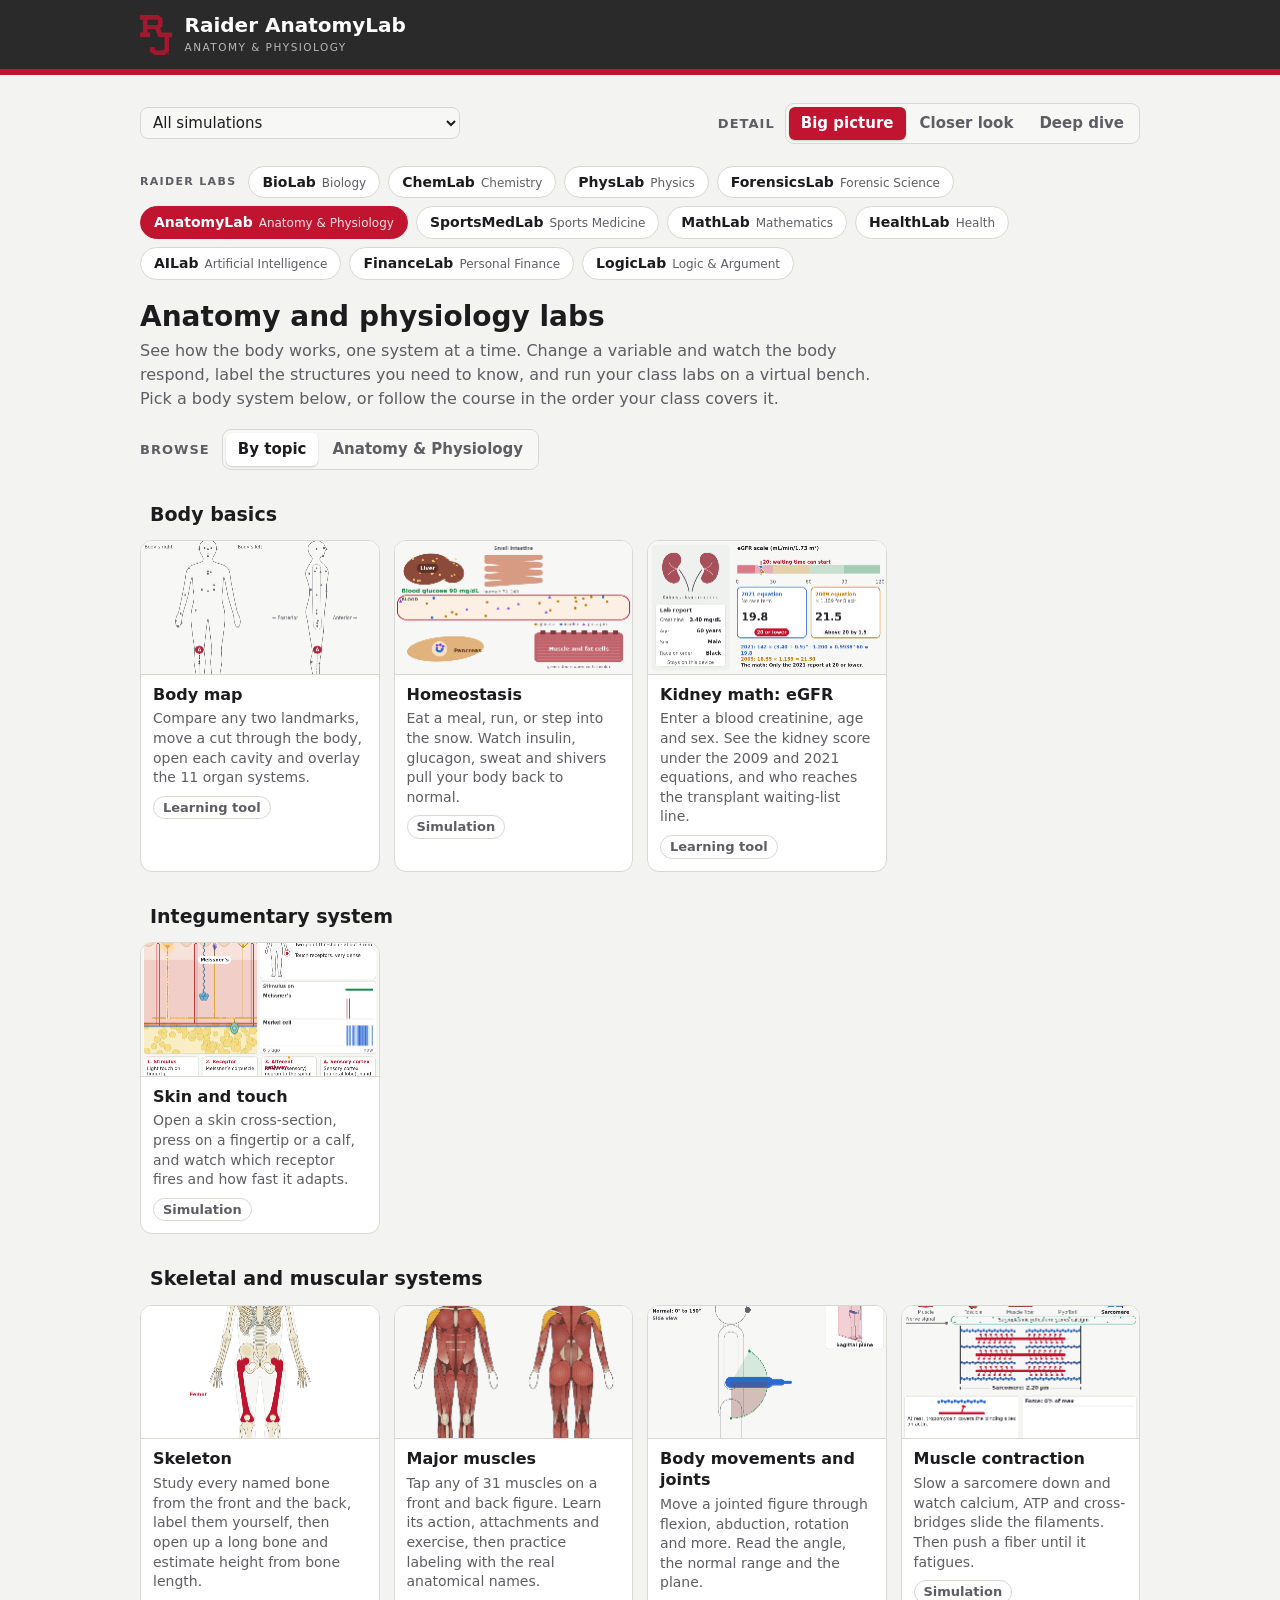
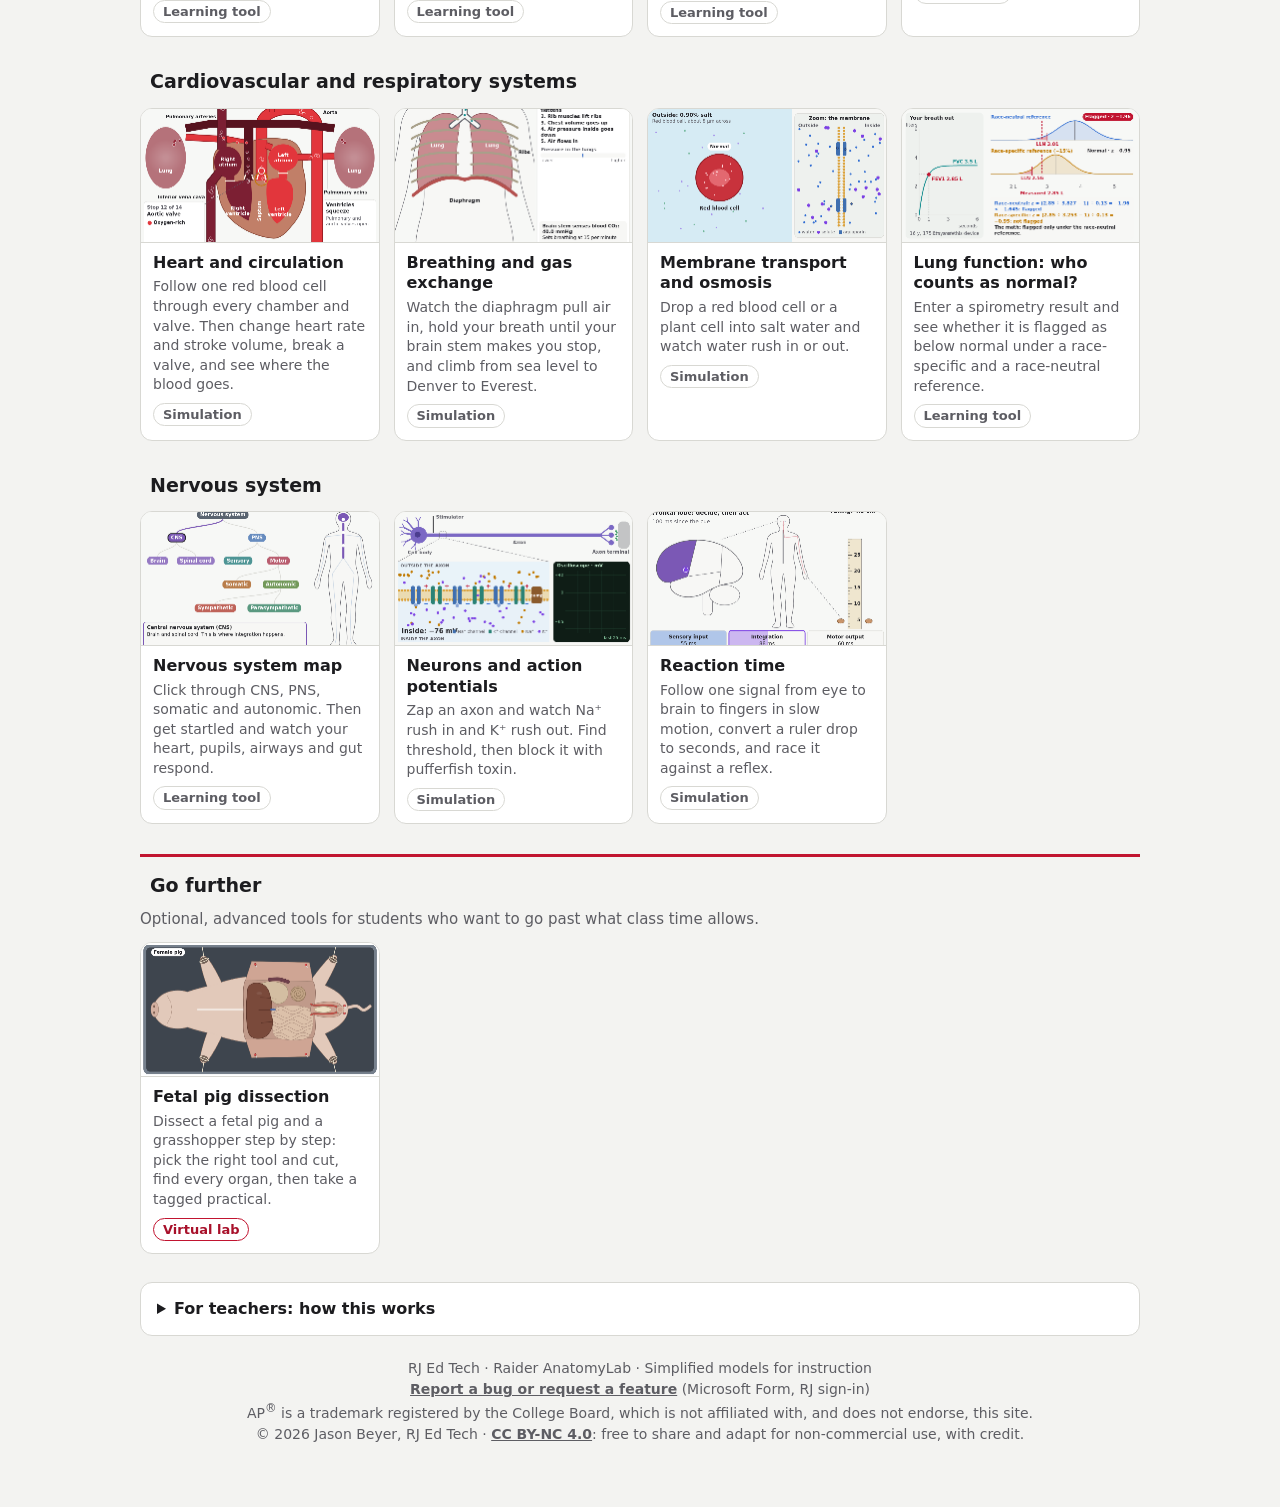
==== commit 3e38482c: "Add LogicLab to the Raider Labs menu Co-Authored-By: Claude Opus 5.5 <noreply@anthropic.com> Claude-" ====
--- a/index.html
+++ b/index.html
@@ -36,7 +36,7 @@
   </nav>
 
   <section id="home">
-    <nav class="labs" aria-label="Raider Labs"><span class="labs-l">Raider Labs</span><a href="https://rjedtech.github.io/Raider-BioLab/">BioLab <small>Biology</small></a><a href="https://rjedtech.github.io/Raider-ChemLab/">ChemLab <small>Chemistry</small></a><a href="https://rjedtech.github.io/Raider-PhysLab/">PhysLab <small>Physics</small></a><a href="https://rjedtech.github.io/Raider-ForensicsLab/">ForensicsLab <small>Forensic Science</small></a><a href="https://rjedtech.github.io/Raider-AnatomyLab/" aria-current="page">AnatomyLab <small>Anatomy &amp; Physiology</small></a><a href="https://rjedtech.github.io/Raider-SportsMedLab/">SportsMedLab <small>Sports Medicine</small></a><a href="https://rjedtech.github.io/Raider-MathLab/">MathLab <small>Mathematics</small></a><a href="https://rjedtech.github.io/Raider-HealthLab/">HealthLab <small>Health</small></a><a href="https://rjedtech.github.io/Raider-AILab/">AILab <small>Artificial Intelligence</small></a><a href="https://rjedtech.github.io/Raider-FinanceLab/">FinanceLab <small>Personal Finance</small></a></nav>
+    <nav class="labs" aria-label="Raider Labs"><span class="labs-l">Raider Labs</span><a href="https://rjedtech.github.io/Raider-BioLab/">BioLab <small>Biology</small></a><a href="https://rjedtech.github.io/Raider-ChemLab/">ChemLab <small>Chemistry</small></a><a href="https://rjedtech.github.io/Raider-PhysLab/">PhysLab <small>Physics</small></a><a href="https://rjedtech.github.io/Raider-ForensicsLab/">ForensicsLab <small>Forensic Science</small></a><a href="https://rjedtech.github.io/Raider-AnatomyLab/" aria-current="page">AnatomyLab <small>Anatomy &amp; Physiology</small></a><a href="https://rjedtech.github.io/Raider-SportsMedLab/">SportsMedLab <small>Sports Medicine</small></a><a href="https://rjedtech.github.io/Raider-MathLab/">MathLab <small>Mathematics</small></a><a href="https://rjedtech.github.io/Raider-HealthLab/">HealthLab <small>Health</small></a><a href="https://rjedtech.github.io/Raider-AILab/">AILab <small>Artificial Intelligence</small></a><a href="https://rjedtech.github.io/Raider-FinanceLab/">FinanceLab <small>Personal Finance</small></a><a href="https://rjedtech.github.io/Raider-LogicLab/">LogicLab <small>Logic &amp; Argument</small></a></nav>
     <div class="home-head">
       <h2>Anatomy and physiology labs</h2>
       <p class="lede">See how the body works, one system at a time. Change a variable and watch the body respond, label the structures you need to know, and run your class labs on a virtual bench. Pick a body system below, or follow the course in the order your class covers it.</p>
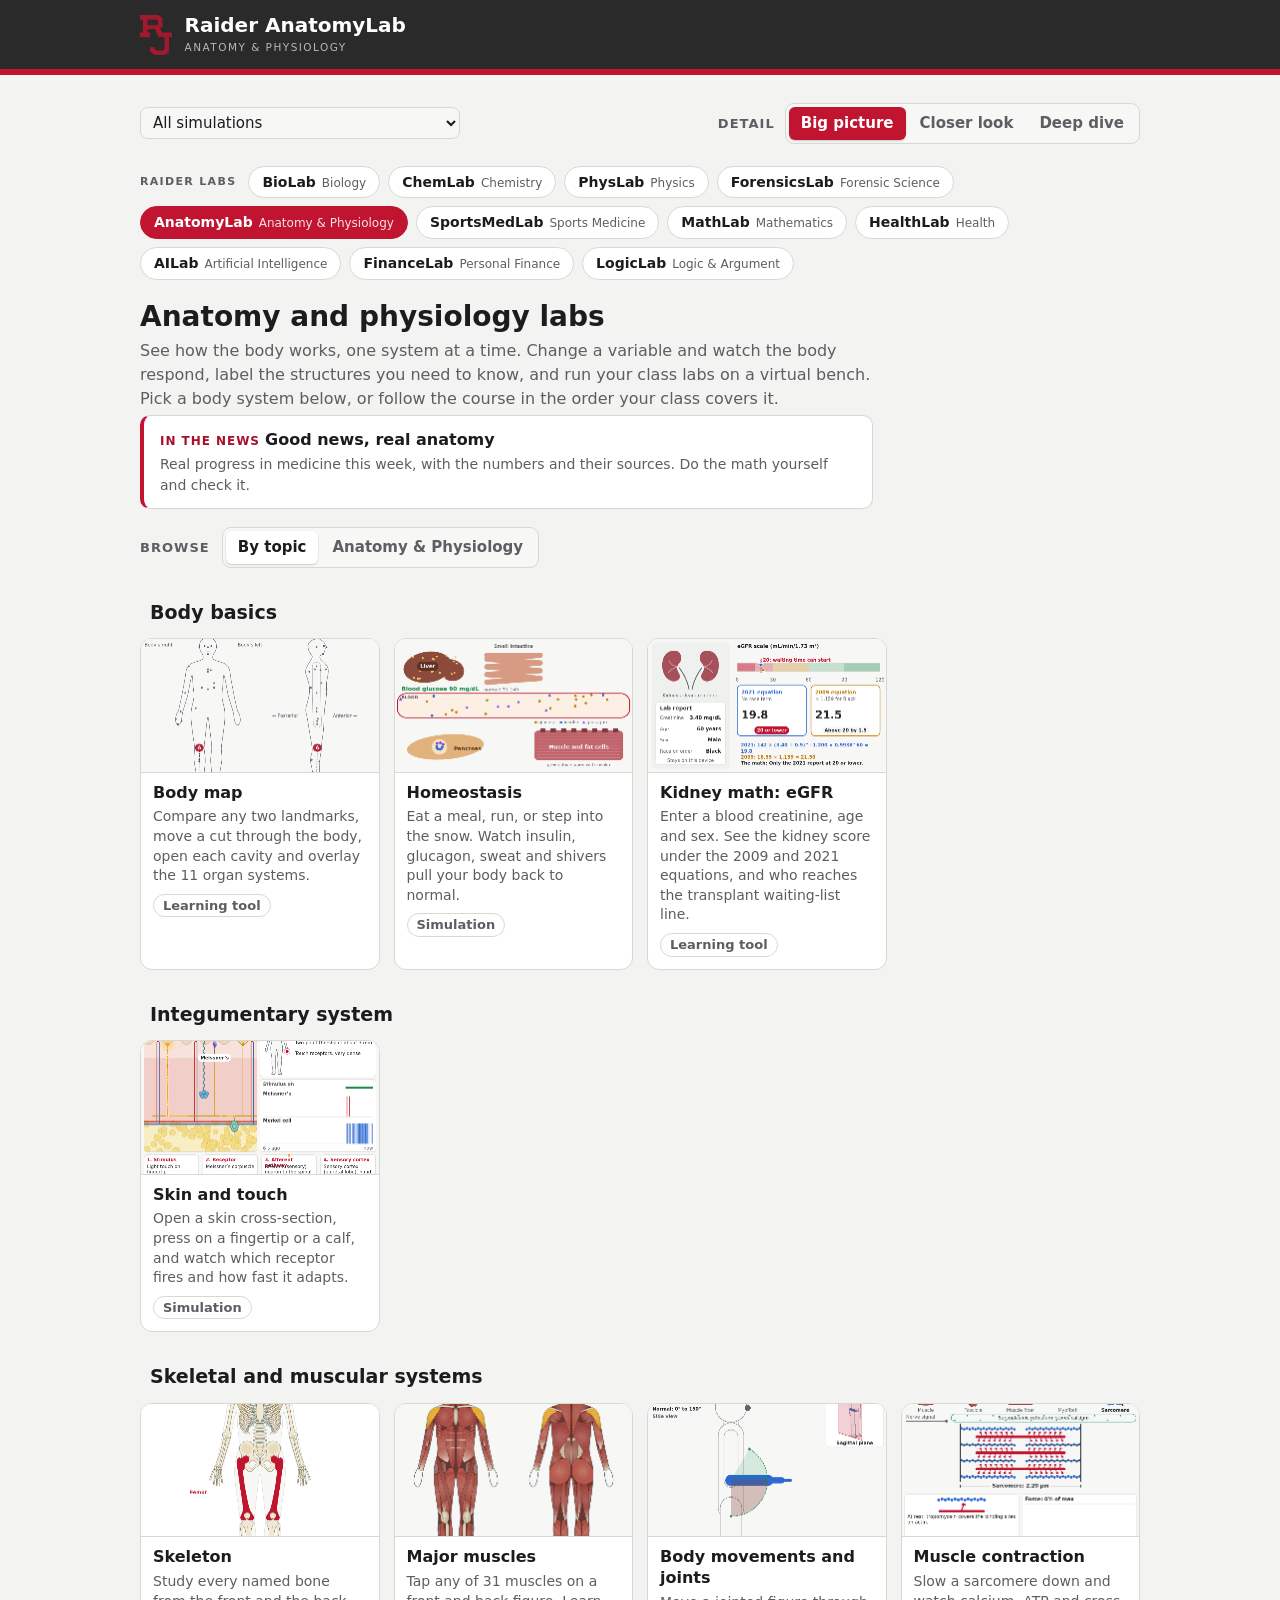
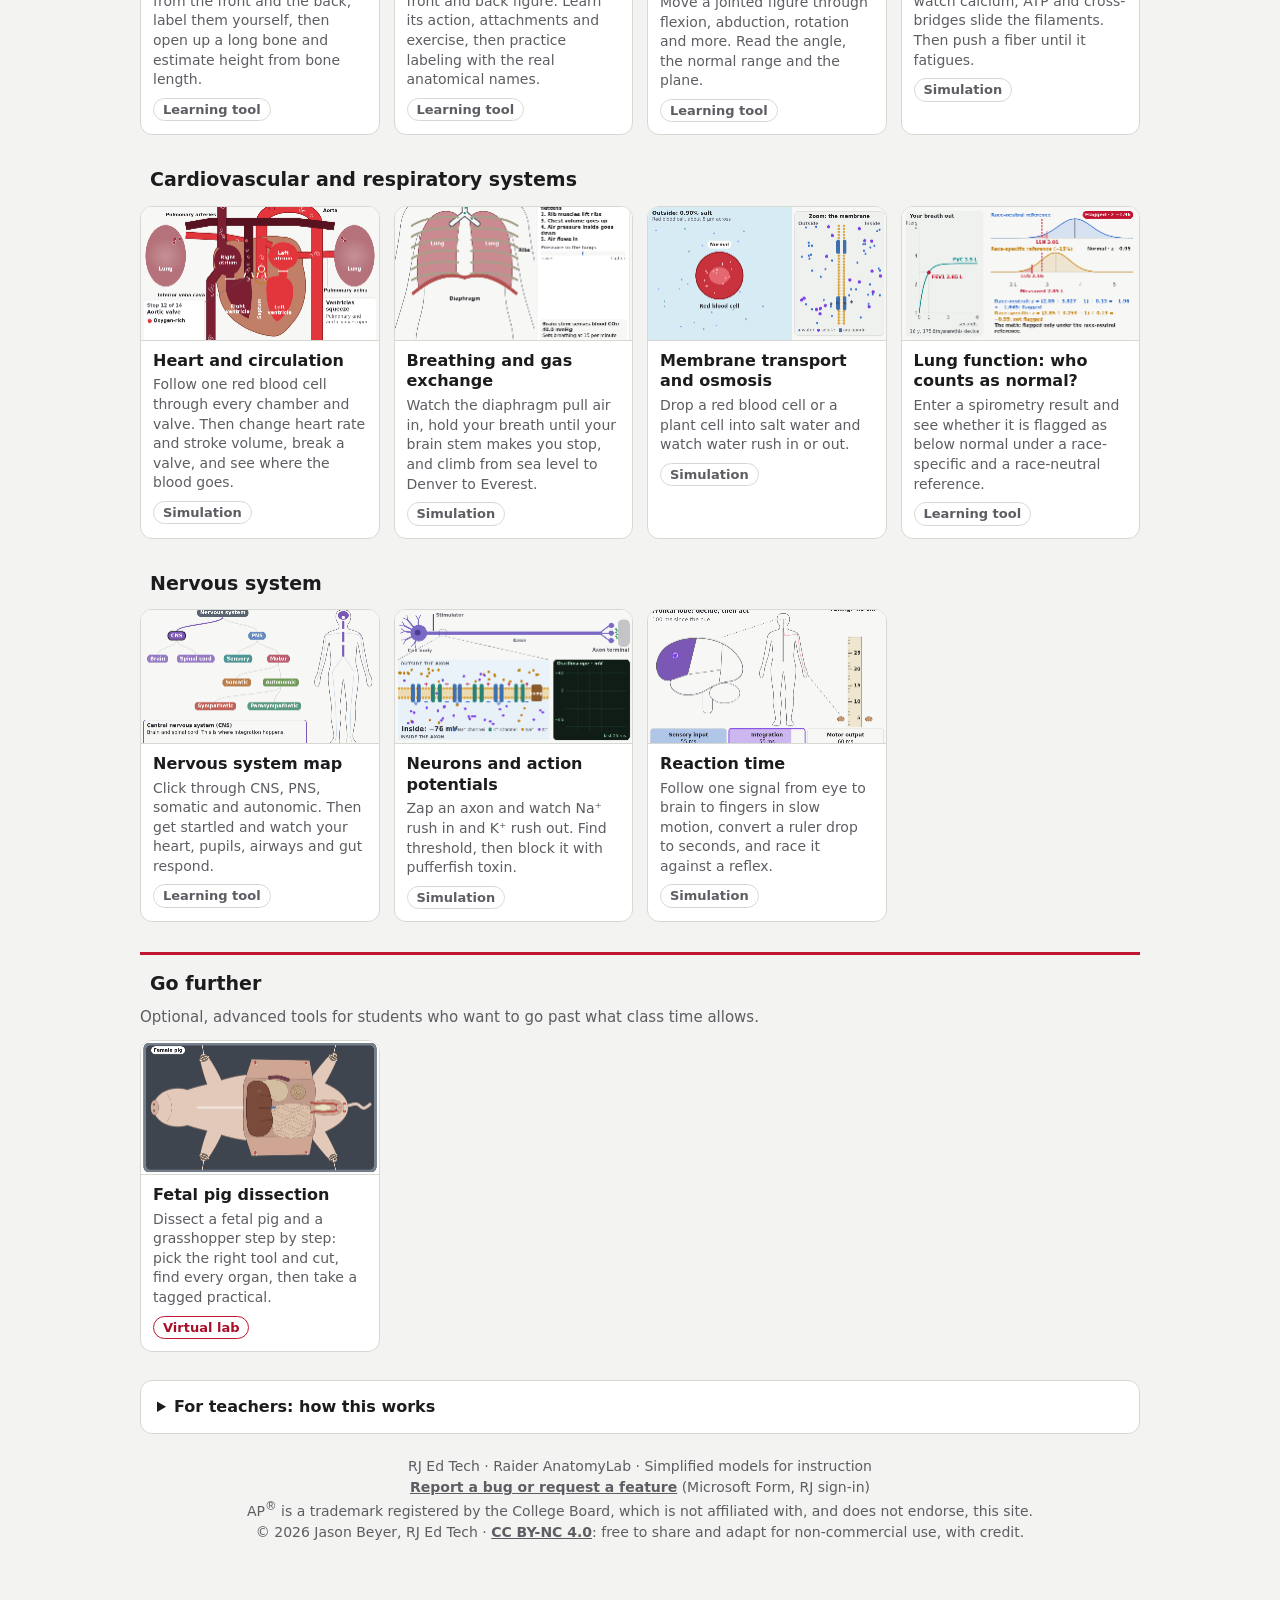
==== commit 637abff3: "In the News: week of Nov 22, 2026 Co-Authored-By: Claude Opus 5.5 <noreply@anthropic.com> Claude-Ses" ====
--- a/index.html
+++ b/index.html
@@ -41,6 +41,7 @@
       <h2>Anatomy and physiology labs</h2>
       <p class="lede">See how the body works, one system at a time. Change a variable and watch the body respond, label the structures you need to know, and run your class labs on a virtual bench. Pick a body system below, or follow the course in the order your class covers it.</p>
     </div>
+    <a class="news-entry" href="news.html" style="display:block;margin:4px 0 14px;padding:12px 16px;border:1px solid var(--line);border-left:4px solid var(--rj);border-radius:10px;background:var(--card);color:var(--fg);text-decoration:none;max-width:72ch"><span style="font-size:12px;font-weight:700;letter-spacing:.08em;text-transform:uppercase;color:var(--rj-ink)">In the News</span> <b>Good news, real anatomy</b> <span style="display:block;color:var(--muted);font-size:14px;margin-top:2px">Real progress in medicine this week, with the numbers and their sources. Do the math yourself and check it.</span></a>
     <div class="browse-row"><span class="lvl-l" id="browse-l">Browse</span><div class="seg" id="browse" role="group" aria-labelledby="browse-l"></div></div>
     <div id="units"></div>
   </section>
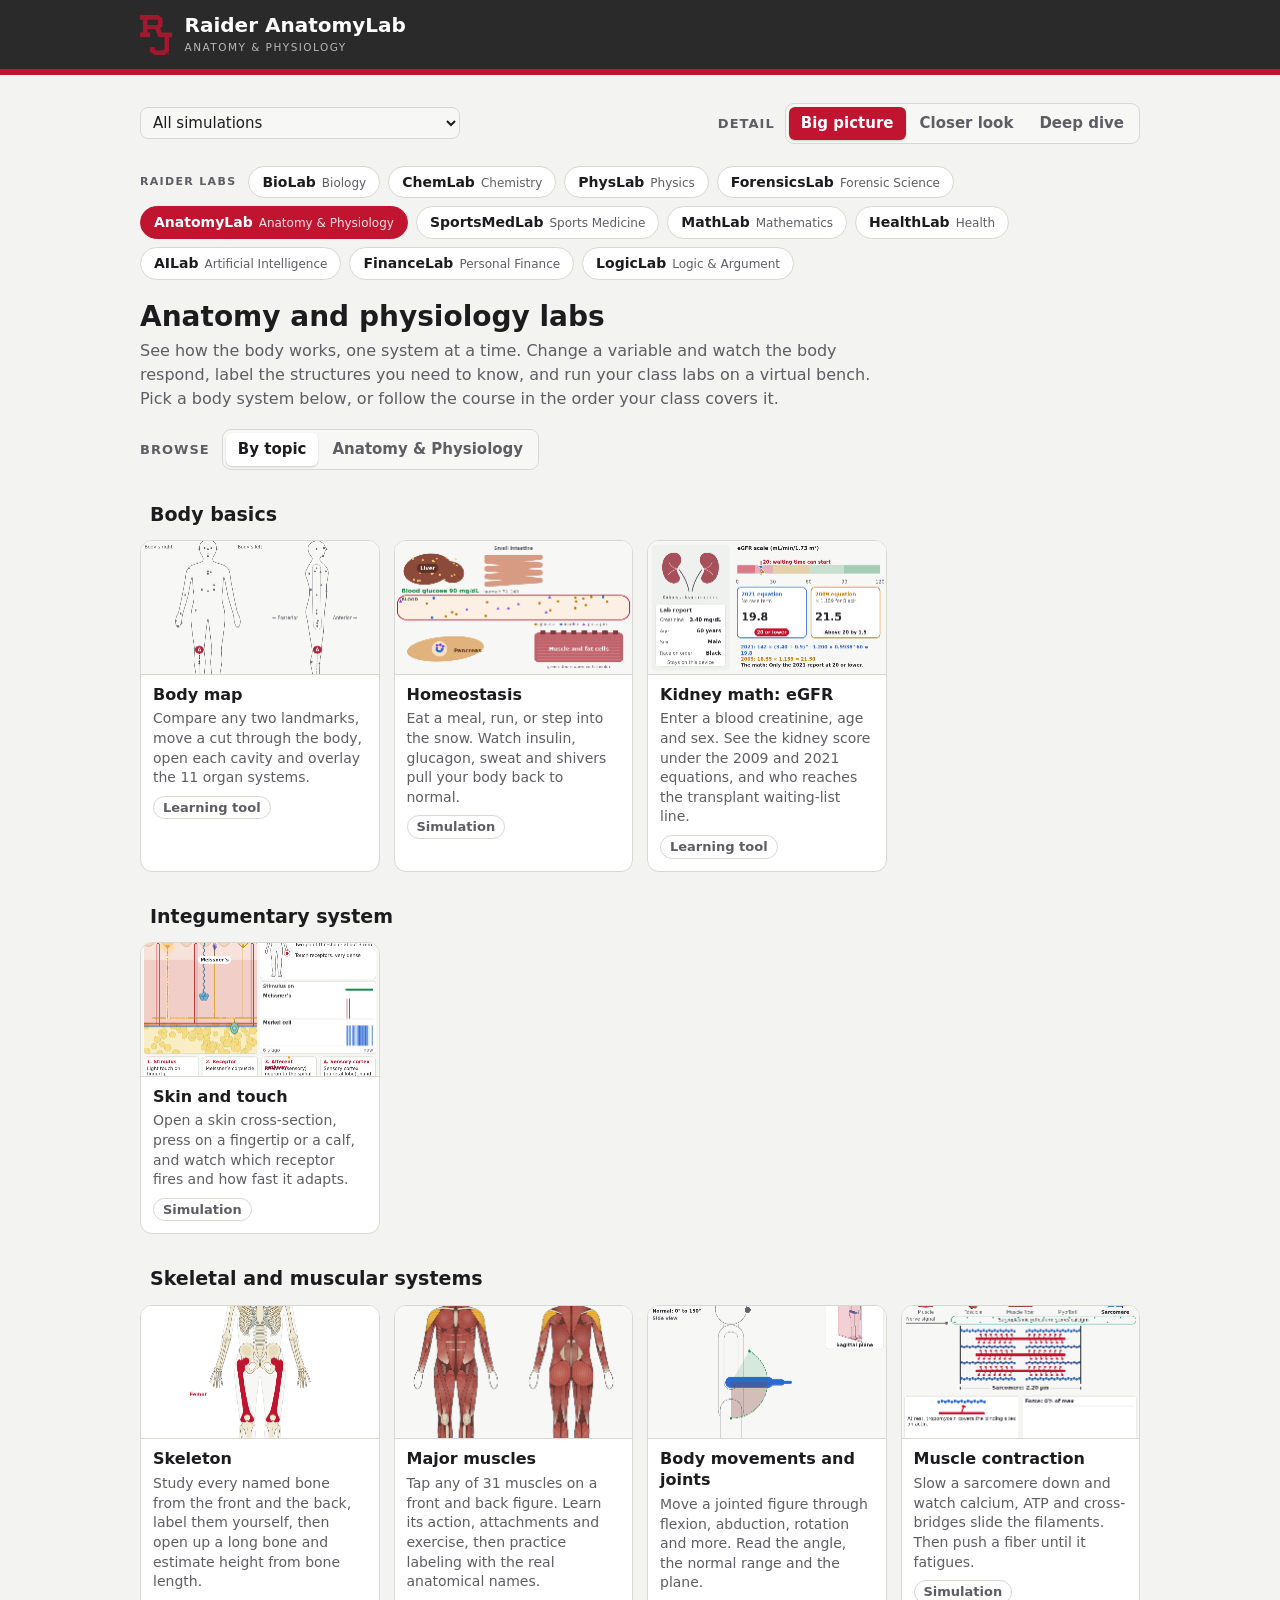
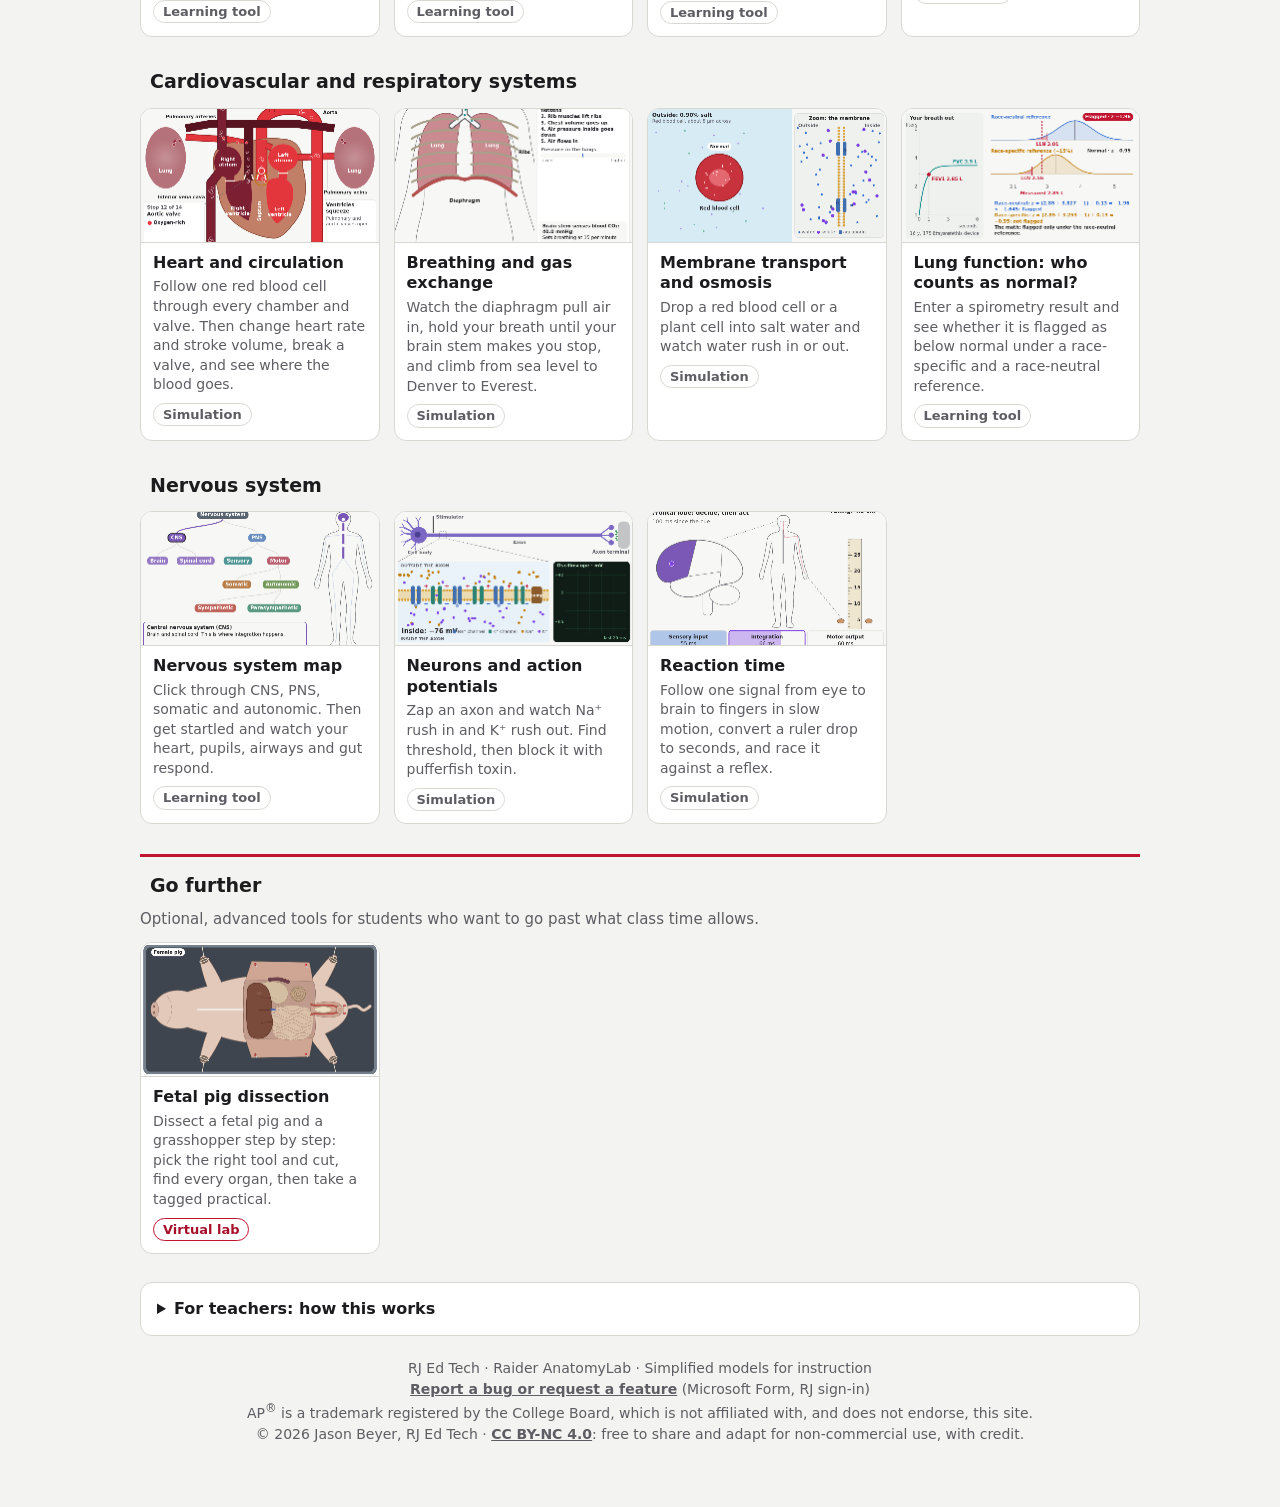
==== commit 483687e9: "Start here: show the first move, and give it its own confused help Start here now ends with "Press N" ====
--- a/index.html
+++ b/index.html
@@ -11,7 +11,7 @@
 <link rel="icon" href="favicon.ico" sizes="any">
 <link rel="icon" href="favicon.svg" type="image/svg+xml">
 <link rel="apple-touch-icon" href="apple-touch-icon.png">
-<link rel="stylesheet" href="biolab.css?v=202611200500">
+<link rel="stylesheet" href="biolab.css?v=202611231200">
 </head>
 <body>
 <header class="rj-masthead">
@@ -41,7 +41,6 @@
       <h2>Anatomy and physiology labs</h2>
       <p class="lede">See how the body works, one system at a time. Change a variable and watch the body respond, label the structures you need to know, and run your class labs on a virtual bench. Pick a body system below, or follow the course in the order your class covers it.</p>
     </div>
-    <a class="news-entry" href="news.html" style="display:block;margin:4px 0 14px;padding:12px 16px;border:1px solid var(--line);border-left:4px solid var(--rj);border-radius:10px;background:var(--card);color:var(--fg);text-decoration:none;max-width:72ch"><span style="font-size:12px;font-weight:700;letter-spacing:.08em;text-transform:uppercase;color:var(--rj-ink)">In the News</span> <b>Good news, real anatomy</b> <span style="display:block;color:var(--muted);font-size:14px;margin-top:2px">Real progress in medicine this week, with the numbers and their sources. Do the math yourself and check it.</span></a>
     <div class="browse-row"><span class="lvl-l" id="browse-l">Browse</span><div class="seg" id="browse" role="group" aria-labelledby="browse-l"></div></div>
     <div id="units"></div>
   </section>
@@ -71,7 +70,7 @@
   <p class="foot">RJ Ed Tech · Raider AnatomyLab · Simplified models for instruction<br><a href="https://forms.cloud.microsoft/Pages/ResponsePage.aspx?id=4SwuQZc-CEClZjjFdYLisQzihhIB-7hPp9L3AOSeJONUOVJaVTVMOE9YMFNSVVM3TUNOOFVQR1pYTi4u&amp;rc59cb41123d3497584d2ca10cb9e1c54=%22Raider%20BioLab%22" target="_blank" rel="noopener">Report a bug or request a feature</a> (Microsoft Form, RJ sign-in)<br>AP<sup>®</sup> is a trademark registered by the College Board, which is not affiliated with, and does not endorse, this site.<br>© 2026 Jason Beyer, RJ Ed Tech · <a href="https://creativecommons.org/licenses/by-nc/4.0/" target="_blank" rel="license noopener">CC BY-NC 4.0</a>: free to share and adapt for non-commercial use, with credit.</p>
 </main>
 
-<script src="engine.js?v=202611200500"></script>
+<script src="engine.js?v=202611231200"></script>
 <script src="body-art.js?v=202611071730"></script>
 <script src="sims/bodymap.js?v=202611071730"></script>
 <script src="sims/homeostasis.js?v=202611180030"></script>
@@ -109,7 +108,7 @@
 <script src="learn-b.js?v=202611190000"></script>
 <script src="borders.js?v=202611200500"></script>
 <script>BioLab.start();</script>
-<script src="student-help.js?v=202611191500"></script>
+<script src="student-help.js?v=202611231200"></script>
 <!-- Anonymous page-view count (GoatCounter, rjedtech.goatcounter.com): no cookies, no personal data, no form contents.
      Each tool (#id) counts as its own page; anything after = or @ in the address is never sent.
      A visit through the school's Securly filter (?scrlybrkr in the address) adds ?sd = school device; nothing else about the visitor is sent. -->
--- a/biolab.css
+++ b/biolab.css
@@ -621,3 +621,5 @@
 .bd-tw{overflow-x:auto}.bd-t{width:100%;table-layout:fixed;border-collapse:collapse;font-size:13.5px;line-height:1.4}.bd-t th,.bd-t td{white-space:normal;overflow-wrap:anywhere;text-align:left;vertical-align:top;padding:6px 8px;border-bottom:1px solid var(--line,#ddd)}.bd-t th{font-size:12.5px;color:var(--muted,#555)}
 @media (max-width:640px){.bd-t thead{display:none}.bd-t tr{display:block;padding:6px 0;border-bottom:1px solid var(--line,#ddd)}.bd-t td{display:block;border:0;padding:2px 0}}
 @media print{.bd-box{display:block!important}}
+
+.ln-next{margin:10px 0 2px;padding:8px 10px;border-radius:8px;background:color-mix(in srgb,currentColor 7%,transparent);font-weight:500}
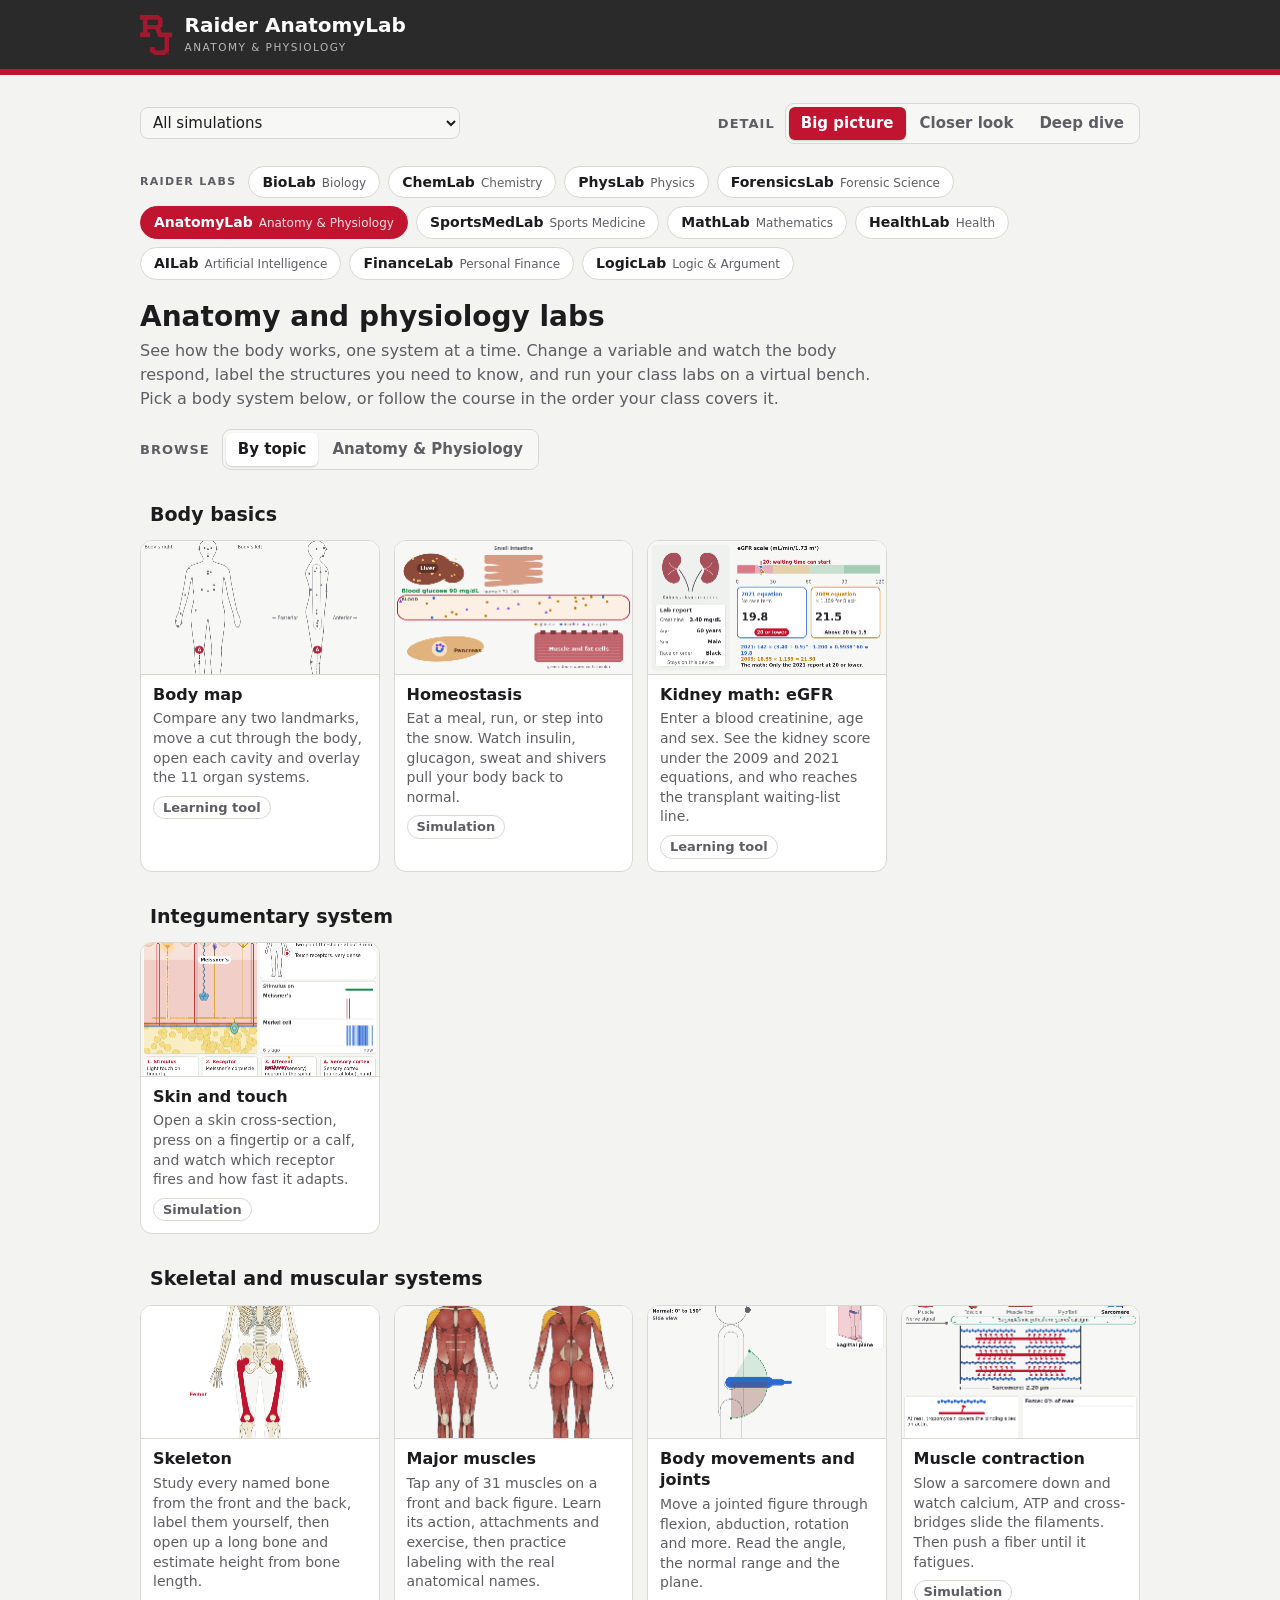
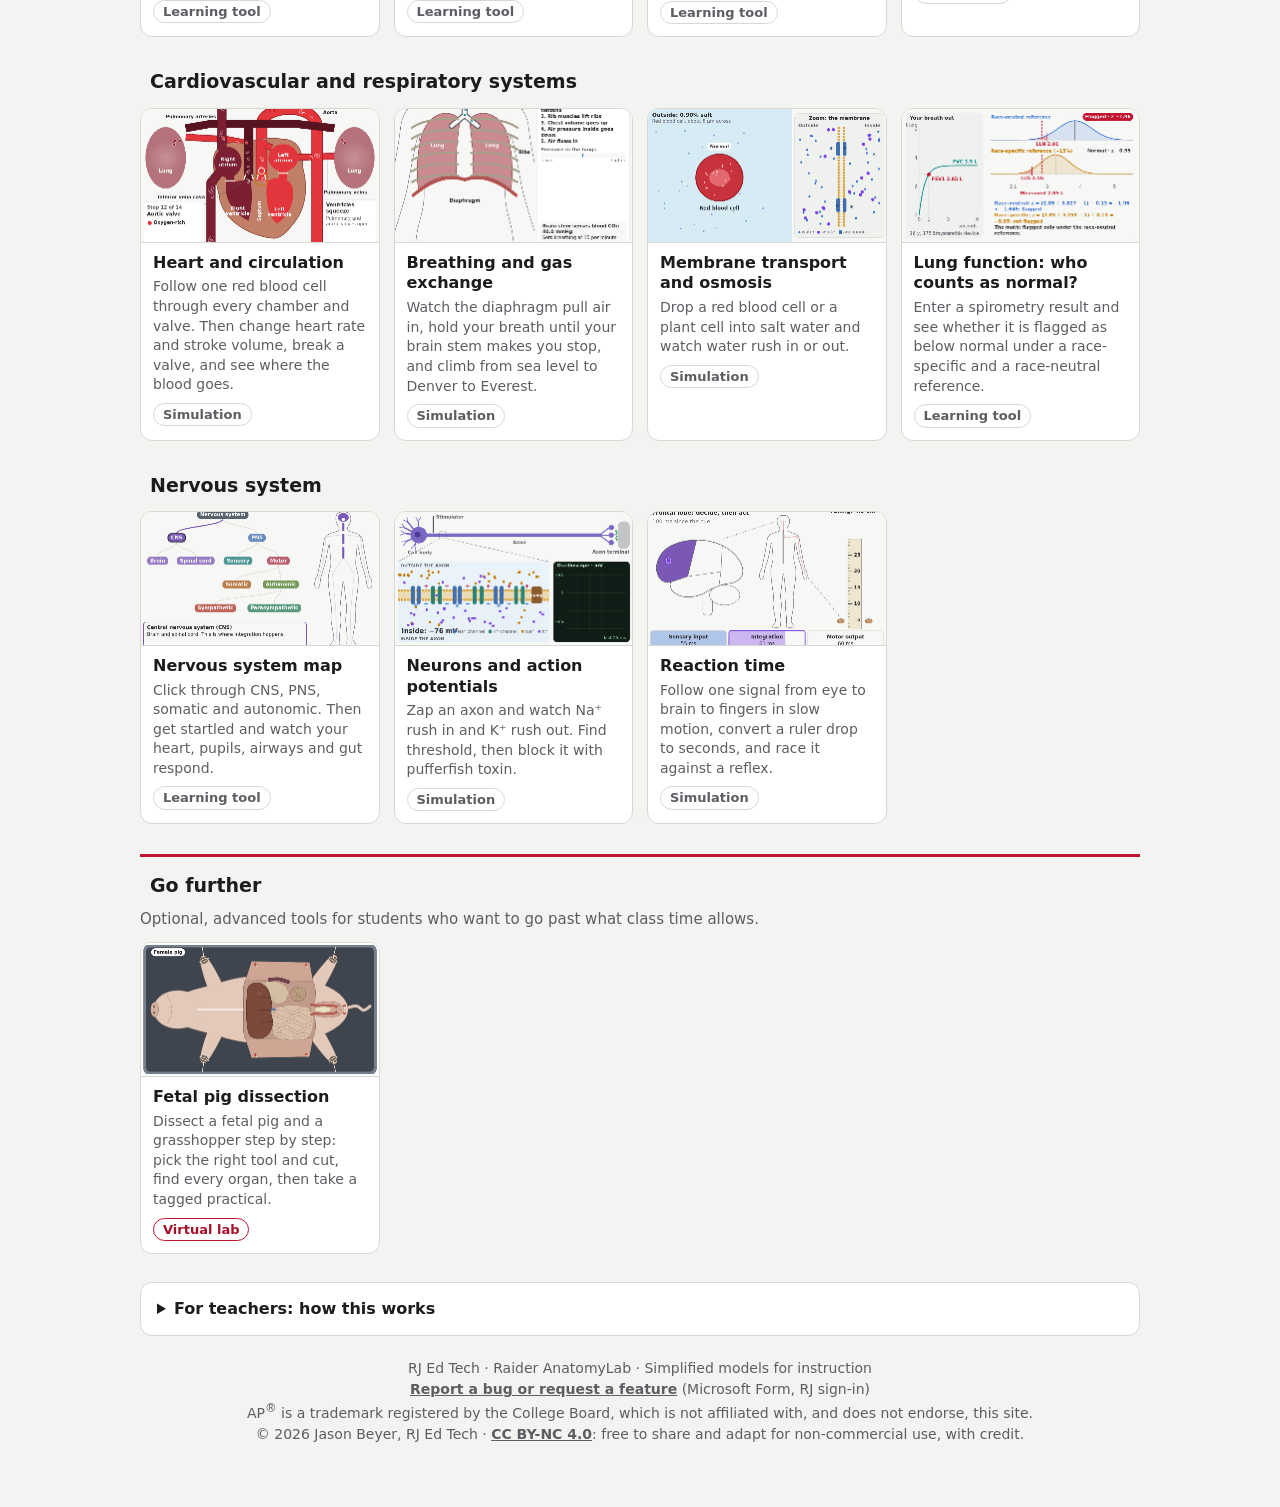
==== commit 503232b7: "Engine: optional look line on Start here A goals-based Learn it tool can add look: one sentence nami" ====
--- a/index.html
+++ b/index.html
@@ -70,7 +70,7 @@
   <p class="foot">RJ Ed Tech · Raider AnatomyLab · Simplified models for instruction<br><a href="https://forms.cloud.microsoft/Pages/ResponsePage.aspx?id=4SwuQZc-CEClZjjFdYLisQzihhIB-7hPp9L3AOSeJONUOVJaVTVMOE9YMFNSVVM3TUNOOFVQR1pYTi4u&amp;rc59cb41123d3497584d2ca10cb9e1c54=%22Raider%20BioLab%22" target="_blank" rel="noopener">Report a bug or request a feature</a> (Microsoft Form, RJ sign-in)<br>AP<sup>®</sup> is a trademark registered by the College Board, which is not affiliated with, and does not endorse, this site.<br>© 2026 Jason Beyer, RJ Ed Tech · <a href="https://creativecommons.org/licenses/by-nc/4.0/" target="_blank" rel="license noopener">CC BY-NC 4.0</a>: free to share and adapt for non-commercial use, with credit.</p>
 </main>
 
-<script src="engine.js?v=202611231200"></script>
+<script src="engine.js?v=202611240100"></script>
 <script src="body-art.js?v=202611071730"></script>
 <script src="sims/bodymap.js?v=202611071730"></script>
 <script src="sims/homeostasis.js?v=202611180030"></script>
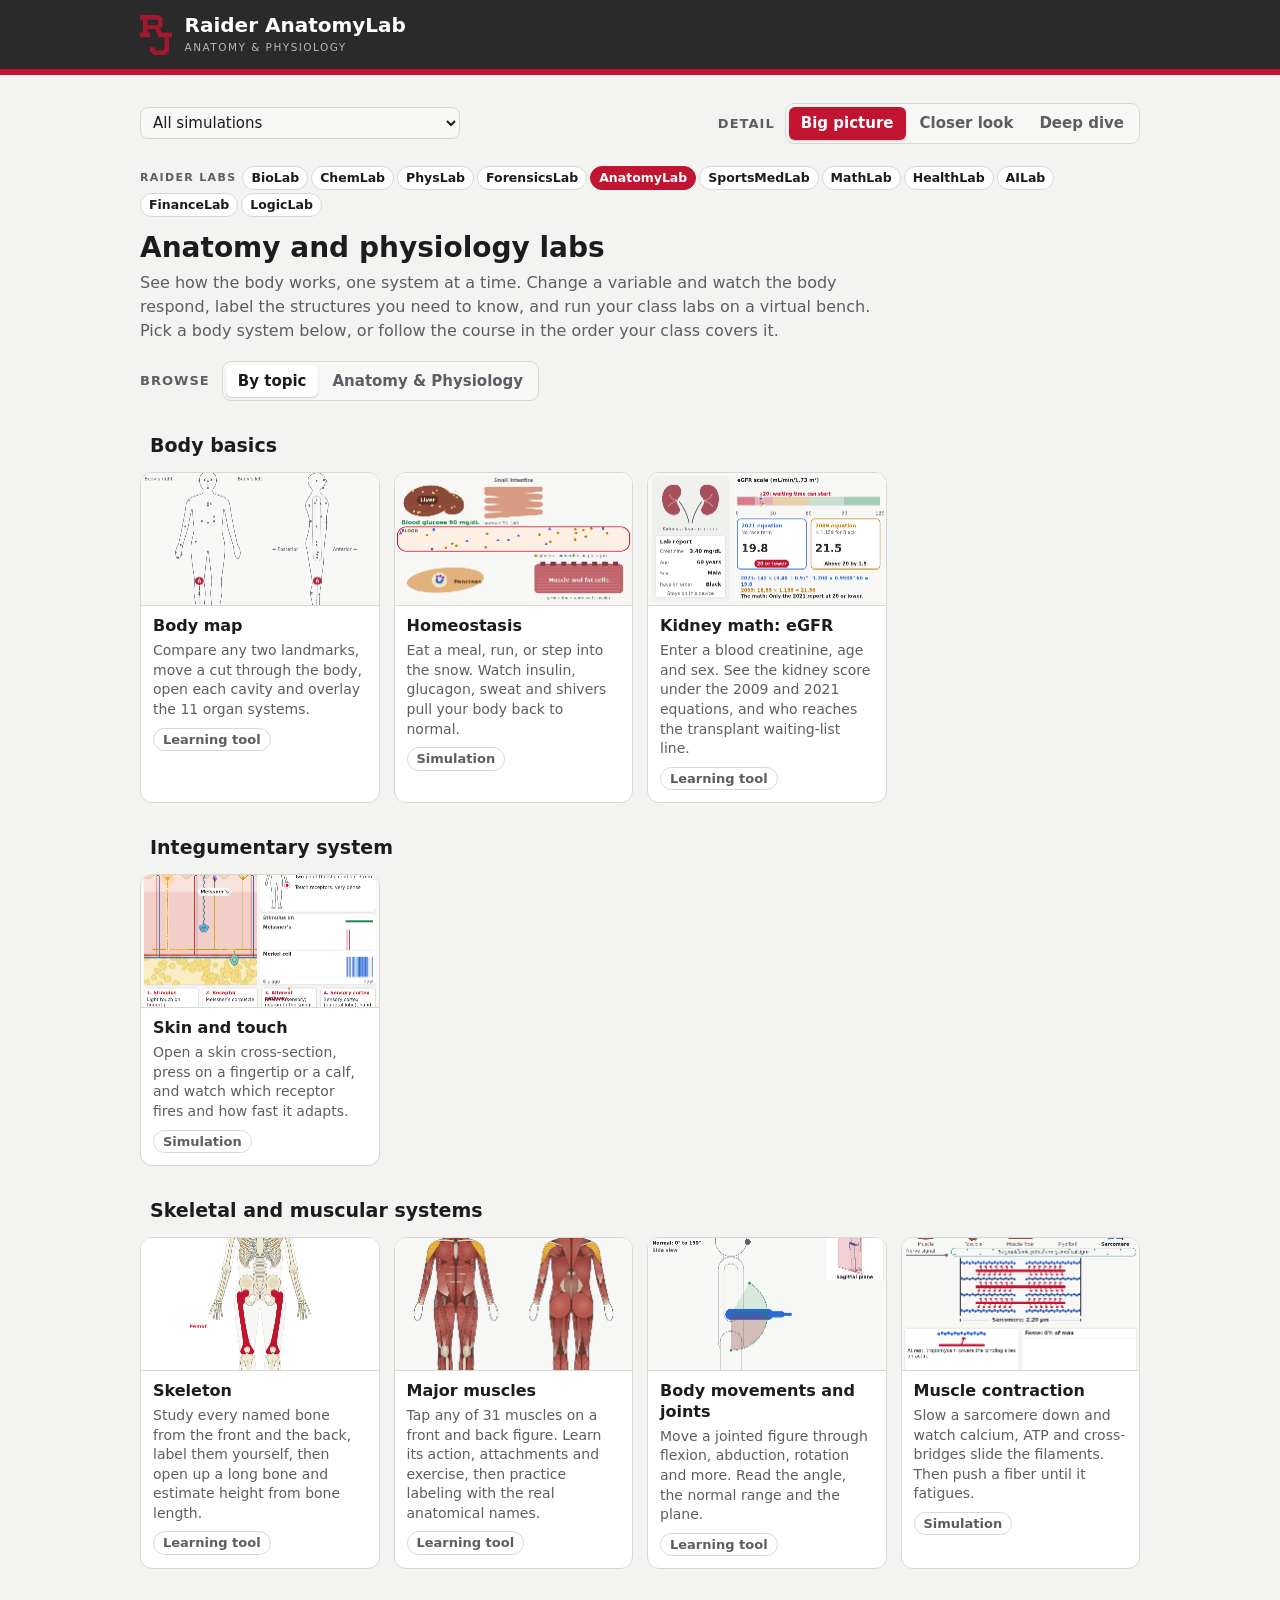
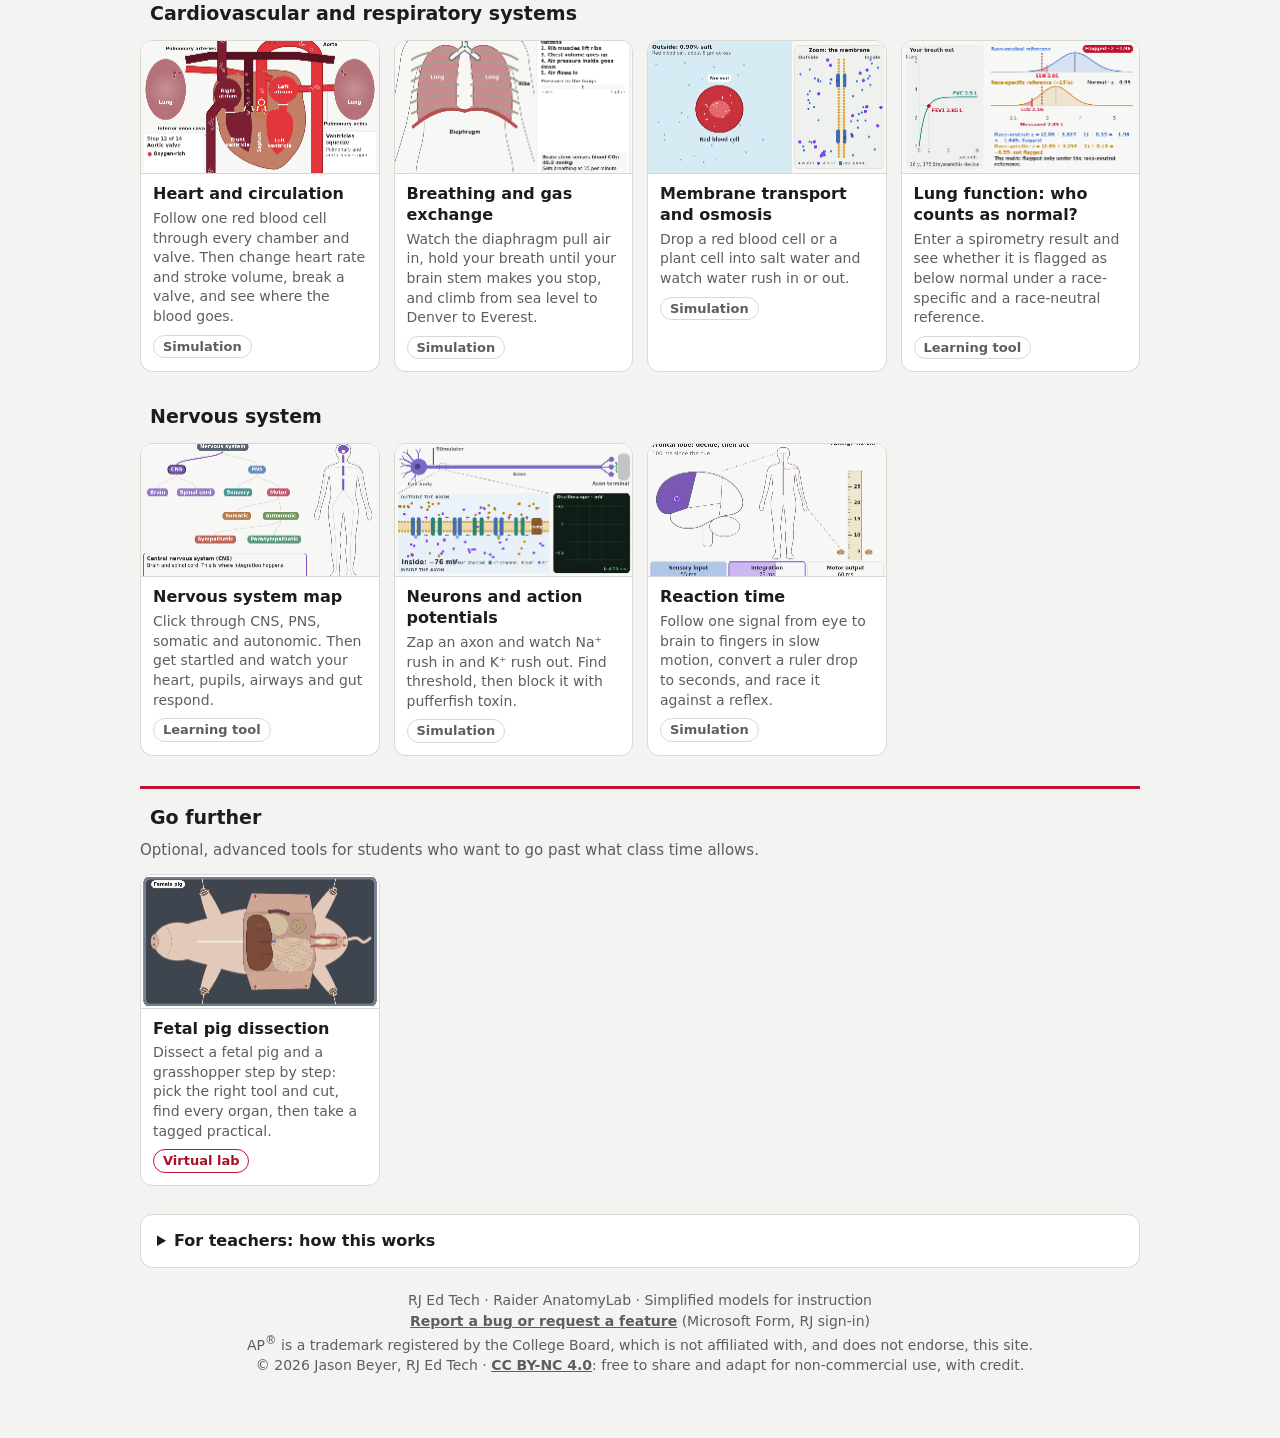
==== commit 84d757e6: "Home page: first tools show on a laptop screen The Raider Labs switcher is one compact row (each sub" ====
--- a/index.html
+++ b/index.html
@@ -11,7 +11,7 @@
 <link rel="icon" href="favicon.ico" sizes="any">
 <link rel="icon" href="favicon.svg" type="image/svg+xml">
 <link rel="apple-touch-icon" href="apple-touch-icon.png">
-<link rel="stylesheet" href="biolab.css?v=202611231200">
+<link rel="stylesheet" href="biolab.css?v=202611240300">
 </head>
 <body>
 <header class="rj-masthead">
@@ -36,7 +36,7 @@
   </nav>
 
   <section id="home">
-    <nav class="labs" aria-label="Raider Labs"><span class="labs-l">Raider Labs</span><a href="https://rjedtech.github.io/Raider-BioLab/">BioLab <small>Biology</small></a><a href="https://rjedtech.github.io/Raider-ChemLab/">ChemLab <small>Chemistry</small></a><a href="https://rjedtech.github.io/Raider-PhysLab/">PhysLab <small>Physics</small></a><a href="https://rjedtech.github.io/Raider-ForensicsLab/">ForensicsLab <small>Forensic Science</small></a><a href="https://rjedtech.github.io/Raider-AnatomyLab/" aria-current="page">AnatomyLab <small>Anatomy &amp; Physiology</small></a><a href="https://rjedtech.github.io/Raider-SportsMedLab/">SportsMedLab <small>Sports Medicine</small></a><a href="https://rjedtech.github.io/Raider-MathLab/">MathLab <small>Mathematics</small></a><a href="https://rjedtech.github.io/Raider-HealthLab/">HealthLab <small>Health</small></a><a href="https://rjedtech.github.io/Raider-AILab/">AILab <small>Artificial Intelligence</small></a><a href="https://rjedtech.github.io/Raider-FinanceLab/">FinanceLab <small>Personal Finance</small></a><a href="https://rjedtech.github.io/Raider-LogicLab/">LogicLab <small>Logic &amp; Argument</small></a></nav>
+    <nav class="labs" aria-label="Raider Labs"><span class="labs-l">Raider Labs</span><a href="https://rjedtech.github.io/Raider-BioLab/" title="Biology">BioLab <small>Biology</small></a><a href="https://rjedtech.github.io/Raider-ChemLab/" title="Chemistry">ChemLab <small>Chemistry</small></a><a href="https://rjedtech.github.io/Raider-PhysLab/" title="Physics">PhysLab <small>Physics</small></a><a href="https://rjedtech.github.io/Raider-ForensicsLab/" title="Forensic Science">ForensicsLab <small>Forensic Science</small></a><a href="https://rjedtech.github.io/Raider-AnatomyLab/" aria-current="page" title="Anatomy &amp; Physiology">AnatomyLab <small>Anatomy &amp; Physiology</small></a><a href="https://rjedtech.github.io/Raider-SportsMedLab/" title="Sports Medicine">SportsMedLab <small>Sports Medicine</small></a><a href="https://rjedtech.github.io/Raider-MathLab/" title="Mathematics">MathLab <small>Mathematics</small></a><a href="https://rjedtech.github.io/Raider-HealthLab/" title="Health">HealthLab <small>Health</small></a><a href="https://rjedtech.github.io/Raider-AILab/" title="Artificial Intelligence">AILab <small>Artificial Intelligence</small></a><a href="https://rjedtech.github.io/Raider-FinanceLab/" title="Personal Finance">FinanceLab <small>Personal Finance</small></a><a href="https://rjedtech.github.io/Raider-LogicLab/" title="Logic &amp; Argument">LogicLab <small>Logic &amp; Argument</small></a></nav>
     <div class="home-head">
       <h2>Anatomy and physiology labs</h2>
       <p class="lede">See how the body works, one system at a time. Change a variable and watch the body respond, label the structures you need to know, and run your class labs on a virtual bench. Pick a body system below, or follow the course in the order your class covers it.</p>
--- a/biolab.css
+++ b/biolab.css
@@ -623,3 +623,14 @@
 @media print{.bd-box{display:block!important}}
 
 .ln-next{margin:10px 0 2px;padding:8px 10px;border-radius:8px;background:color-mix(in srgb,currentColor 7%,transparent);font-weight:500}
+
+/* Home page, Nov 24, 2026: the first tools should show on a laptop screen without scrolling (rule: usable cold, obvious first move).
+   The Raider Labs switcher drops to one compact row (each subject stays in the link's name for screen readers and in its tooltip),
+   and the feature cards sit side by side instead of stacked. */
+.labs{gap:3px;margin:0 0 14px}
+.labs .labs-l{margin-right:3px}
+.labs a{padding:3px 8px;font-size:12.5px}
+.labs a small{position:absolute!important;width:1px;height:1px;overflow:hidden;clip:rect(0 0 0 0);white-space:nowrap}
+.home-cards{display:grid;grid-template-columns:repeat(auto-fit,minmax(260px,1fr));gap:10px;margin:6px 0 16px;max-width:1120px}
+.home-cards:has(>a:only-child){max-width:72ch}
+.home-cards>a{margin:0!important;max-width:none!important;box-sizing:border-box}
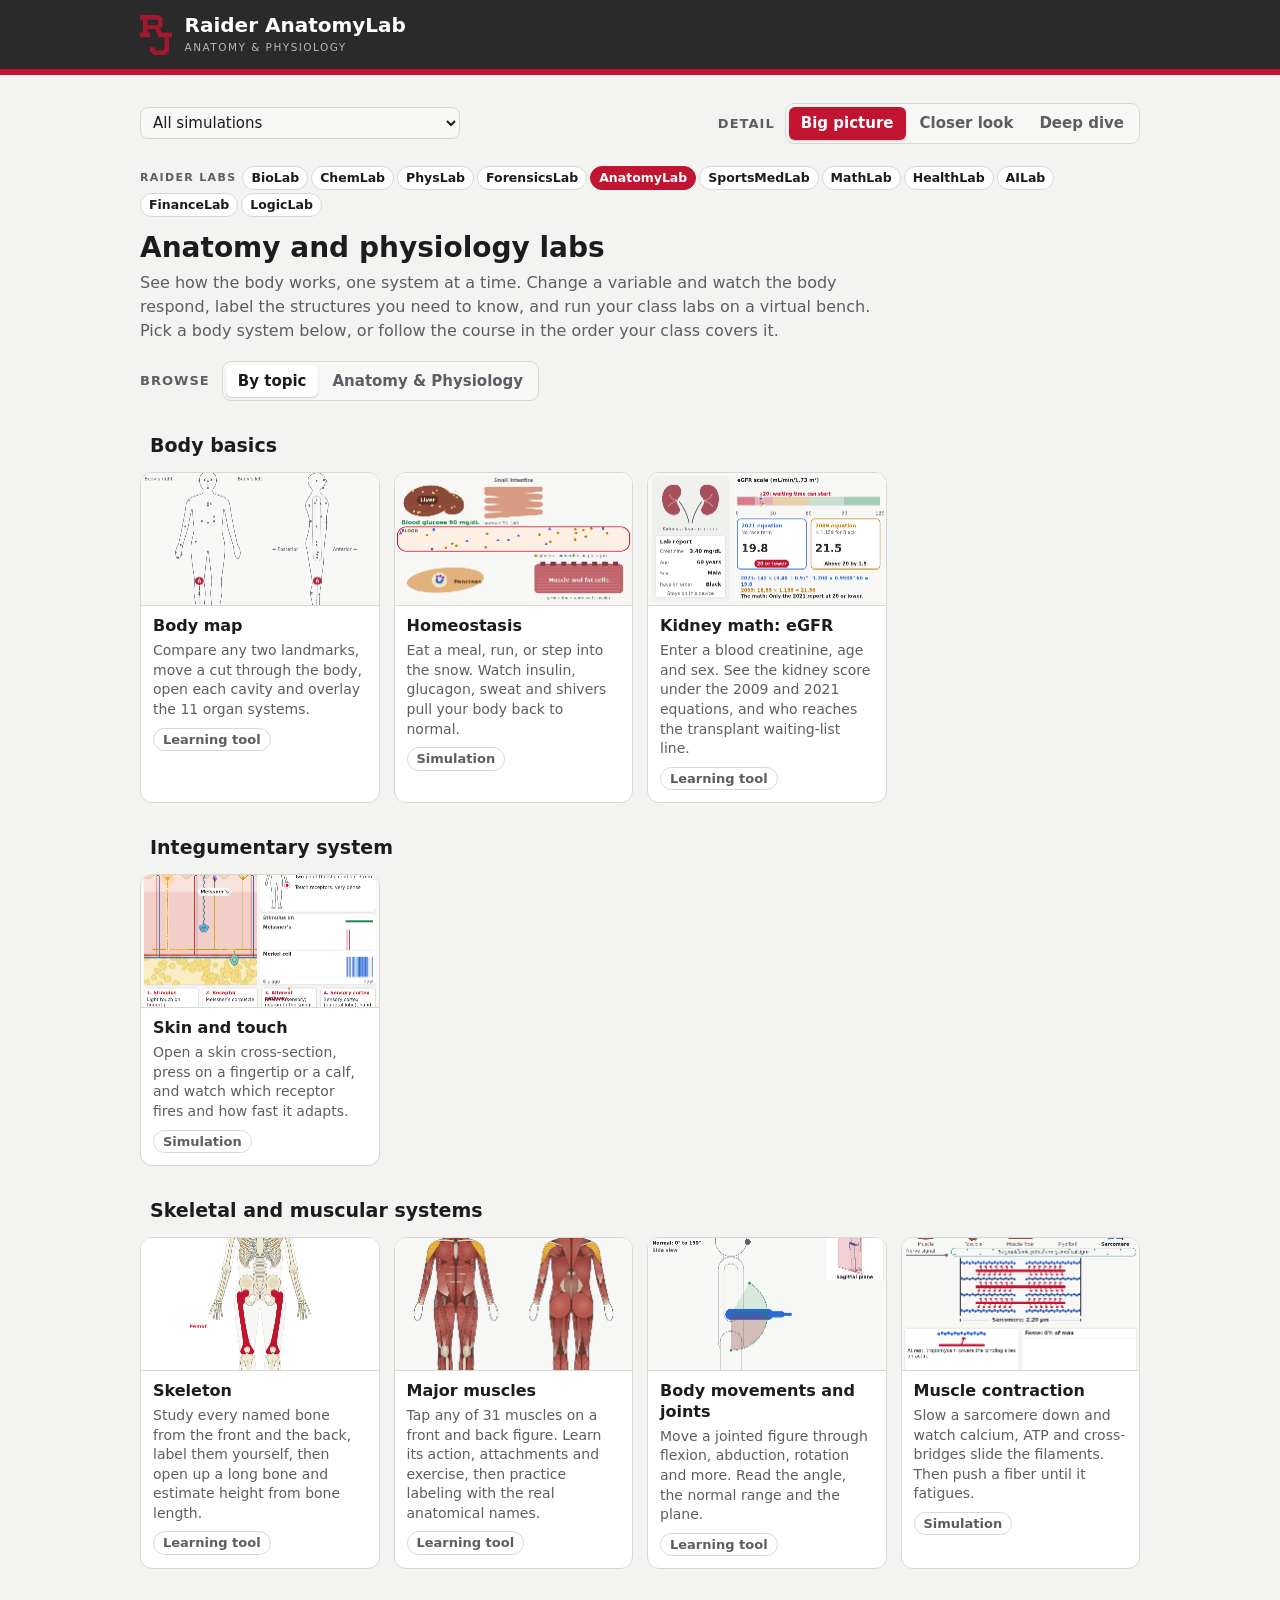
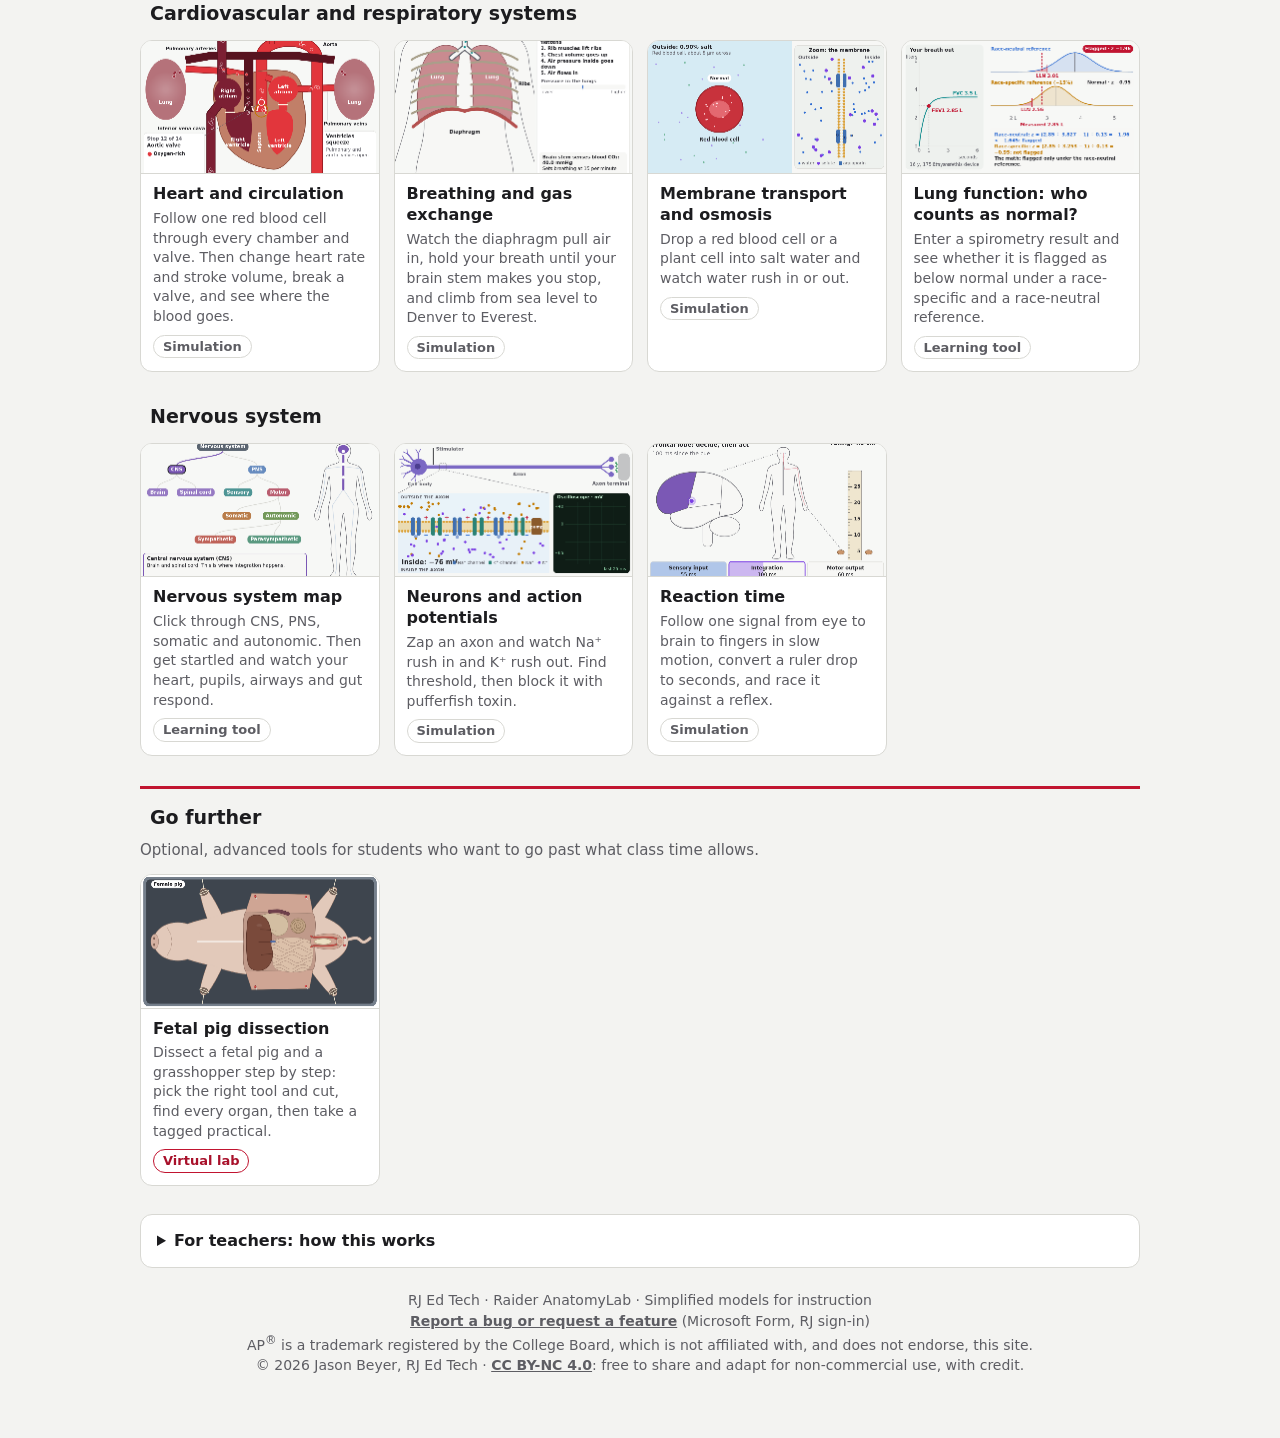
==== commit f0dea5f8: "Learn it: Next always in sight on a laptop, and the picture comes into view At 1366x720 the Next but" ====
--- a/index.html
+++ b/index.html
@@ -11,7 +11,7 @@
 <link rel="icon" href="favicon.ico" sizes="any">
 <link rel="icon" href="favicon.svg" type="image/svg+xml">
 <link rel="apple-touch-icon" href="apple-touch-icon.png">
-<link rel="stylesheet" href="biolab.css?v=202611240300">
+<link rel="stylesheet" href="biolab.css?v=202611240400">
 </head>
 <body>
 <header class="rj-masthead">
@@ -70,7 +70,7 @@
   <p class="foot">RJ Ed Tech · Raider AnatomyLab · Simplified models for instruction<br><a href="https://forms.cloud.microsoft/Pages/ResponsePage.aspx?id=4SwuQZc-CEClZjjFdYLisQzihhIB-7hPp9L3AOSeJONUOVJaVTVMOE9YMFNSVVM3TUNOOFVQR1pYTi4u&amp;rc59cb41123d3497584d2ca10cb9e1c54=%22Raider%20BioLab%22" target="_blank" rel="noopener">Report a bug or request a feature</a> (Microsoft Form, RJ sign-in)<br>AP<sup>®</sup> is a trademark registered by the College Board, which is not affiliated with, and does not endorse, this site.<br>© 2026 Jason Beyer, RJ Ed Tech · <a href="https://creativecommons.org/licenses/by-nc/4.0/" target="_blank" rel="license noopener">CC BY-NC 4.0</a>: free to share and adapt for non-commercial use, with credit.</p>
 </main>
 
-<script src="engine.js?v=202611240100"></script>
+<script src="engine.js?v=202611240400"></script>
 <script src="body-art.js?v=202611071730"></script>
 <script src="sims/bodymap.js?v=202611071730"></script>
 <script src="sims/homeostasis.js?v=202611180030"></script>
@@ -108,7 +108,7 @@
 <script src="learn-b.js?v=202611190000"></script>
 <script src="borders.js?v=202611200500"></script>
 <script>BioLab.start();</script>
-<script src="student-help.js?v=202611231200"></script>
+<script src="student-help.js?v=202611240500"></script>
 <!-- Anonymous page-view count (GoatCounter, rjedtech.goatcounter.com): no cookies, no personal data, no form contents.
      Each tool (#id) counts as its own page; anything after = or @ in the address is never sent.
      A visit through the school's Securly filter (?scrlybrkr in the address) adds ?sd = school device; nothing else about the visitor is sent. -->
--- a/biolab.css
+++ b/biolab.css
@@ -634,3 +634,10 @@
 .home-cards{display:grid;grid-template-columns:repeat(auto-fit,minmax(260px,1fr));gap:10px;margin:6px 0 16px;max-width:1120px}
 .home-cards:has(>a:only-child){max-width:72ch}
 .home-cards>a{margin:0!important;max-width:none!important;box-sizing:border-box}
+/* Learn it, Nov 24, 2026: the Back / Next row (and its "Look at the picture" timer) stays pinned to the bottom of the screen while
+   the step text runs below the fold, so the next move is always in sight on a laptop. overflow:clip (not hidden) lets sticky work. */
+.sim.m-guided .stage{overflow:clip}
+.sim.m-guided .stage>.tourbar{overflow:visible}
+.tourbar .tb-nav{margin-top:8px}
+.sim.m-guided .tourbar .tb-nav{position:sticky;bottom:0;z-index:2;background:var(--card2);margin:8px -18px -16px;padding:8px 18px 12px;border-top:1px solid var(--line);box-shadow:0 -6px 12px -8px rgba(0,0,0,.18)}
+.tourbar .tb-nav .pace-cue{margin:0 0 6px}
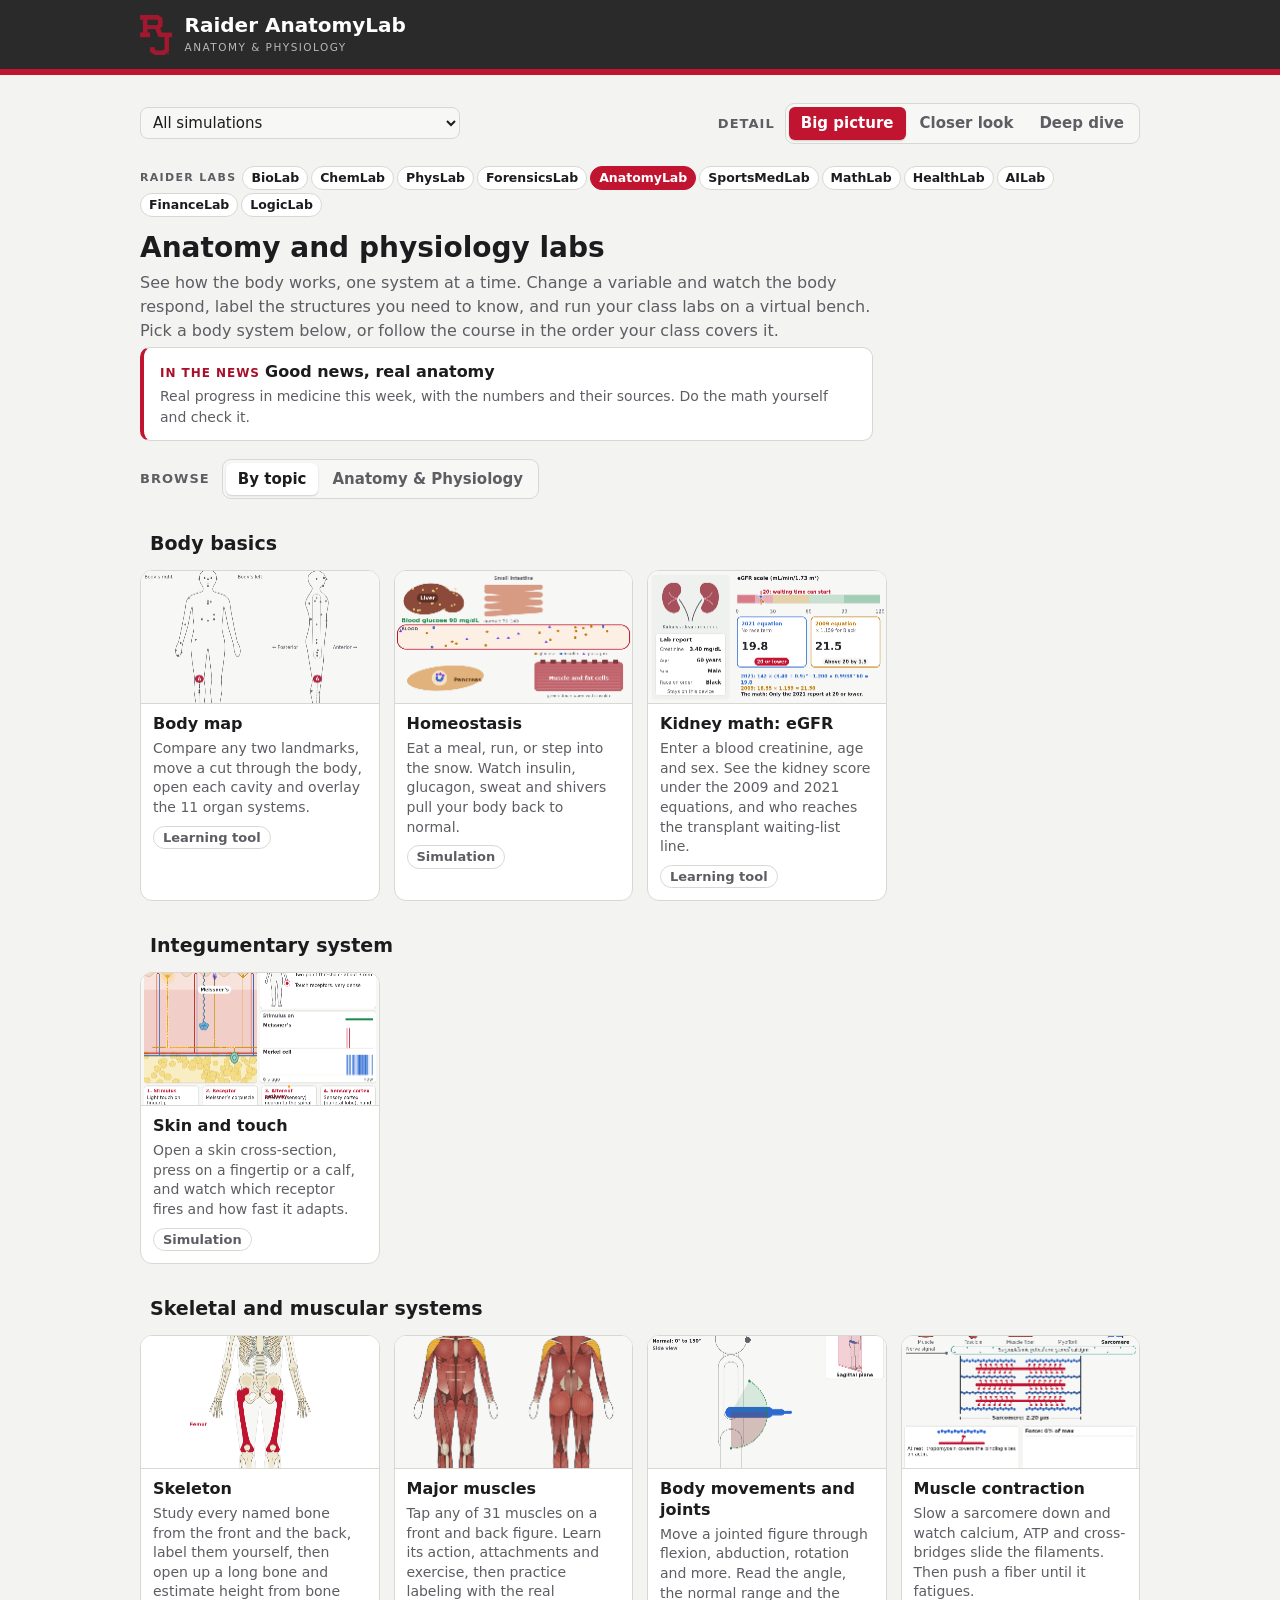
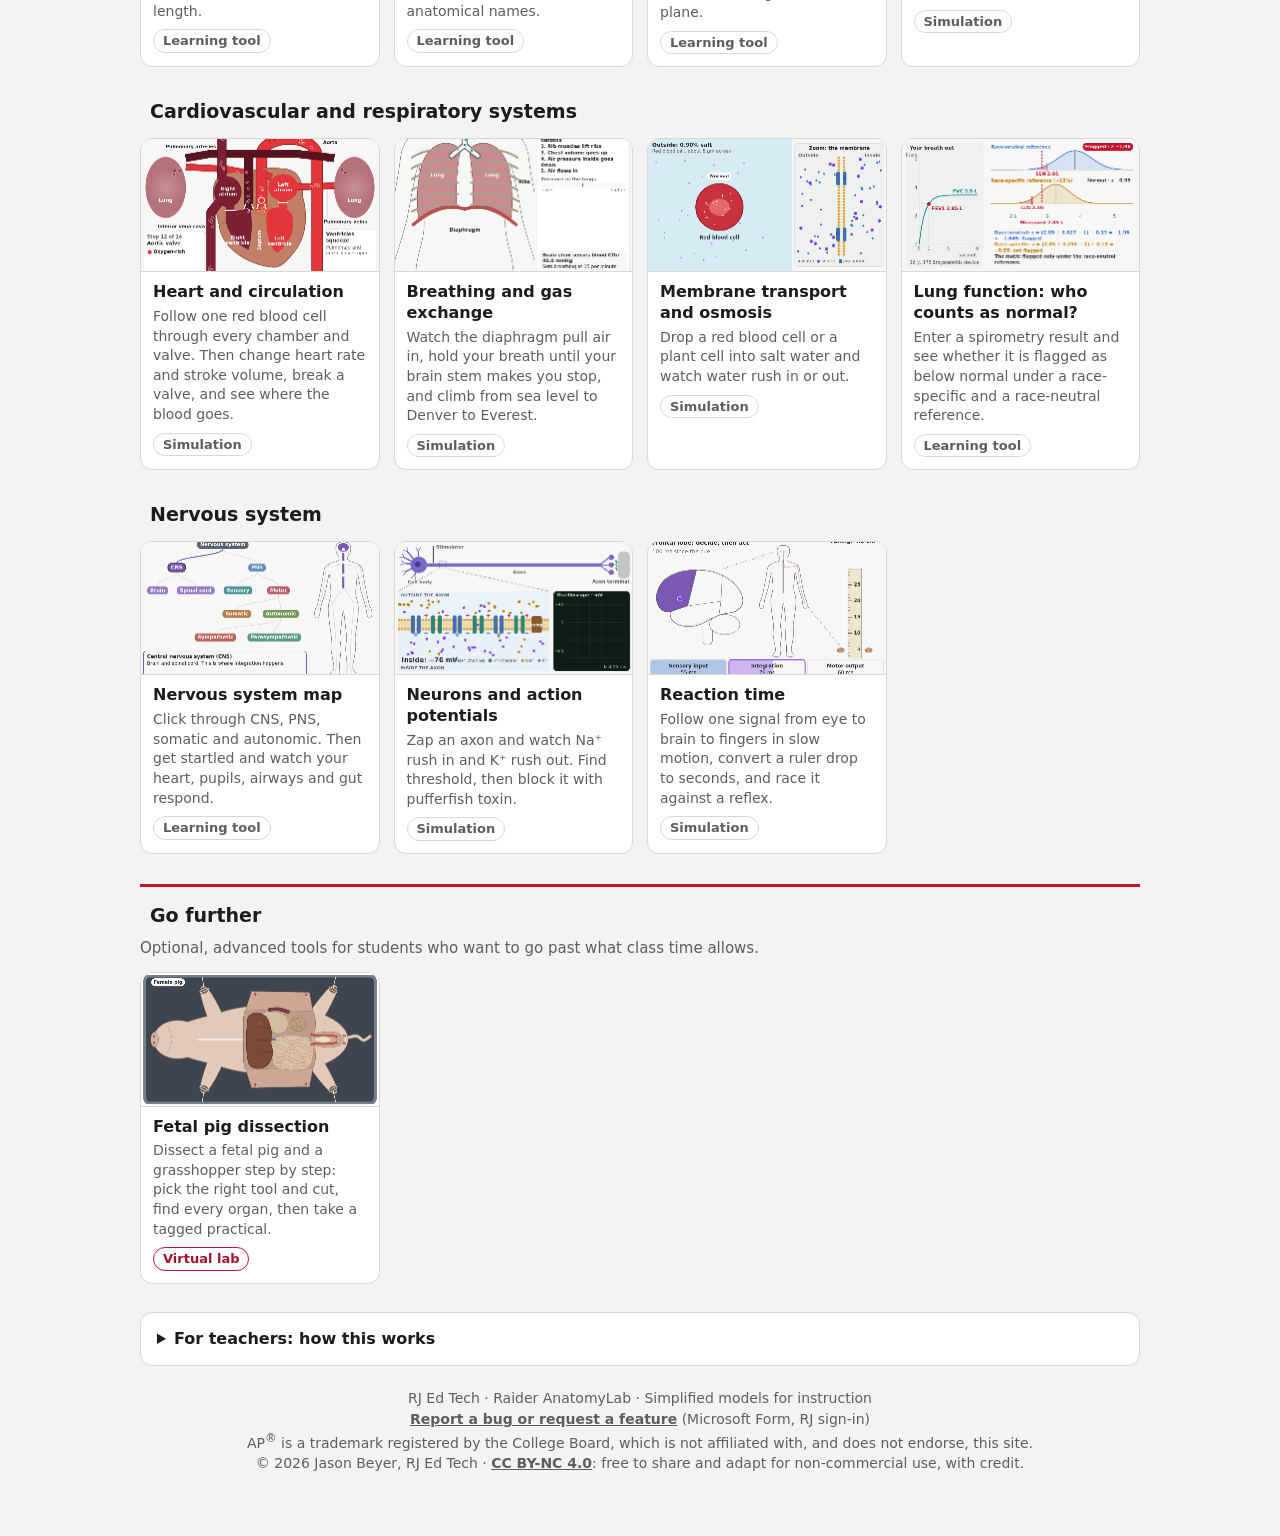
==== commit 63e31e5d: "Merge pull request #2 from RJEdTech/in-the-news-2026-11-22 Add In the News page, with its first stor" ====
--- a/index.html
+++ b/index.html
@@ -41,6 +41,7 @@
       <h2>Anatomy and physiology labs</h2>
       <p class="lede">See how the body works, one system at a time. Change a variable and watch the body respond, label the structures you need to know, and run your class labs on a virtual bench. Pick a body system below, or follow the course in the order your class covers it.</p>
     </div>
+    <a class="news-entry" href="news.html" style="display:block;margin:4px 0 14px;padding:12px 16px;border:1px solid var(--line);border-left:4px solid var(--rj);border-radius:10px;background:var(--card);color:var(--fg);text-decoration:none;max-width:72ch"><span style="font-size:12px;font-weight:700;letter-spacing:.08em;text-transform:uppercase;color:var(--rj-ink)">In the News</span> <b>Good news, real anatomy</b> <span style="display:block;color:var(--muted);font-size:14px;margin-top:2px">Real progress in medicine this week, with the numbers and their sources. Do the math yourself and check it.</span></a>
     <div class="browse-row"><span class="lvl-l" id="browse-l">Browse</span><div class="seg" id="browse" role="group" aria-labelledby="browse-l"></div></div>
     <div id="units"></div>
   </section>
